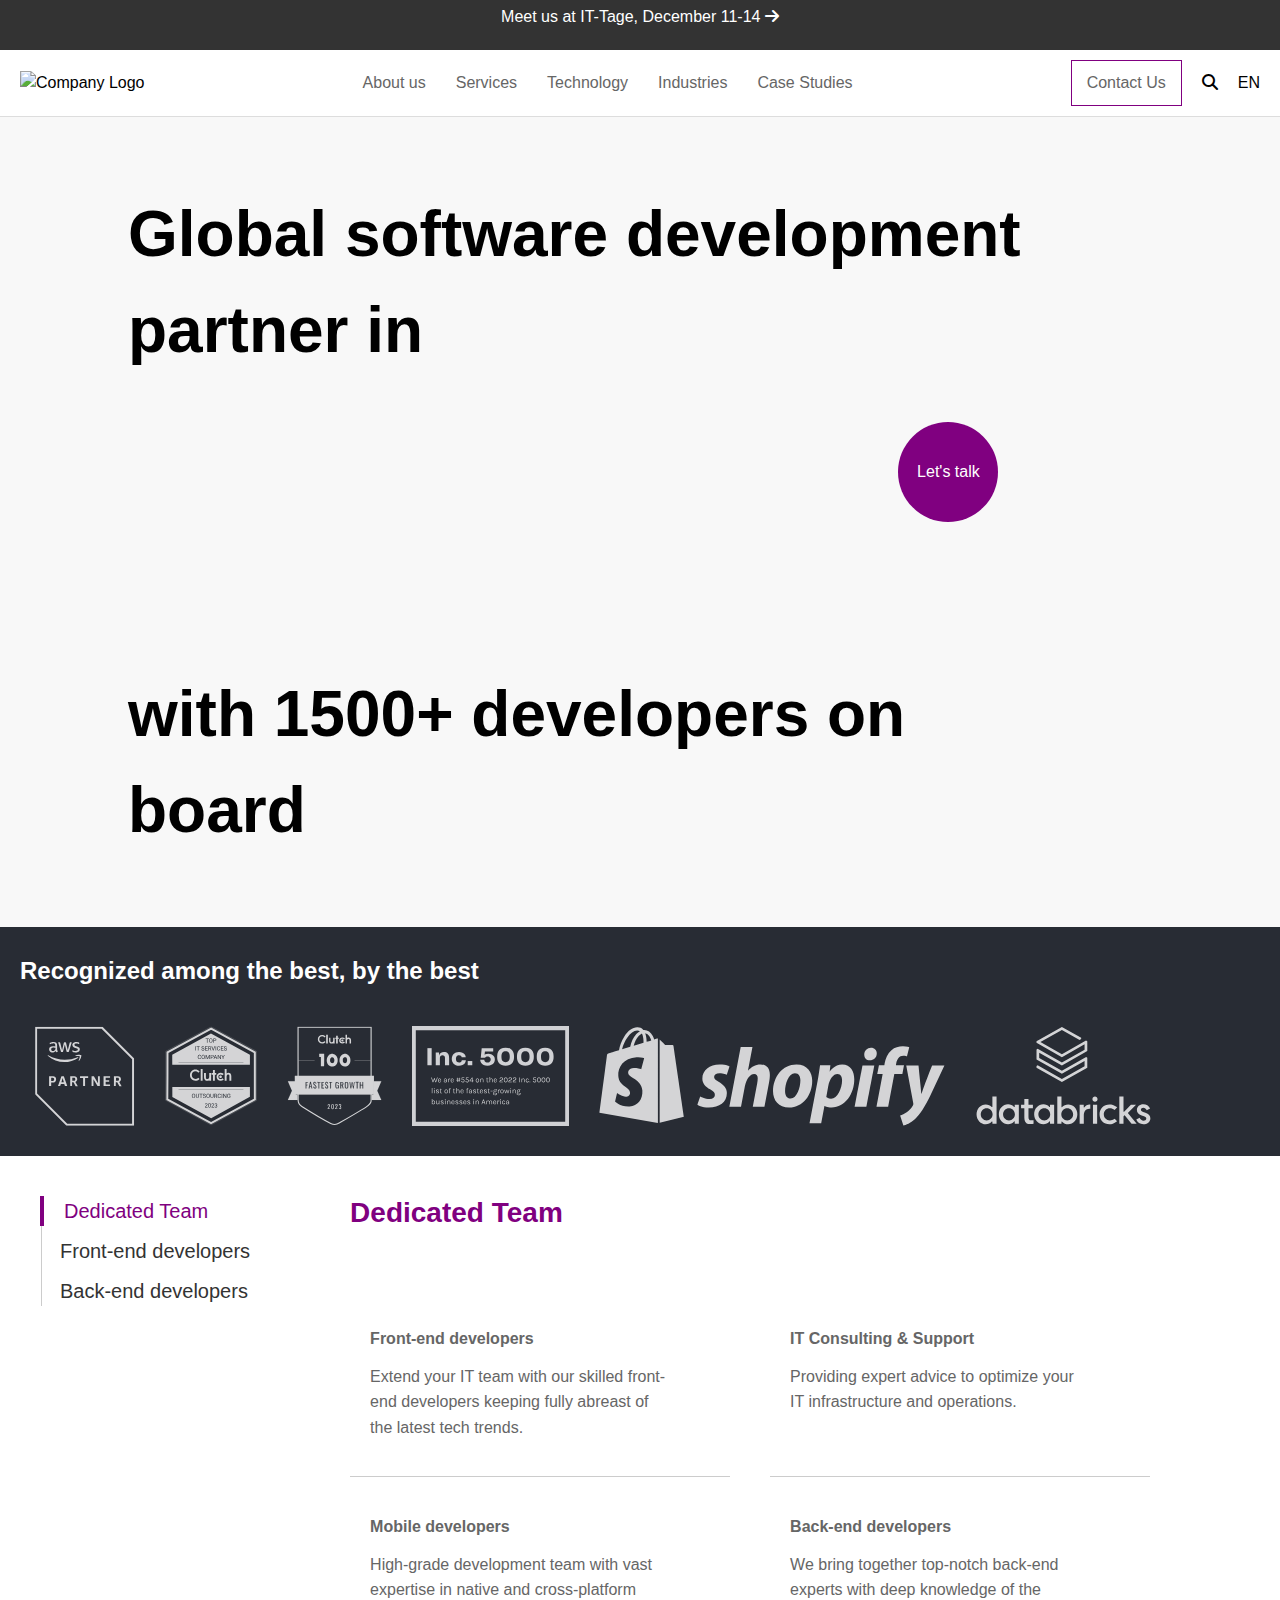
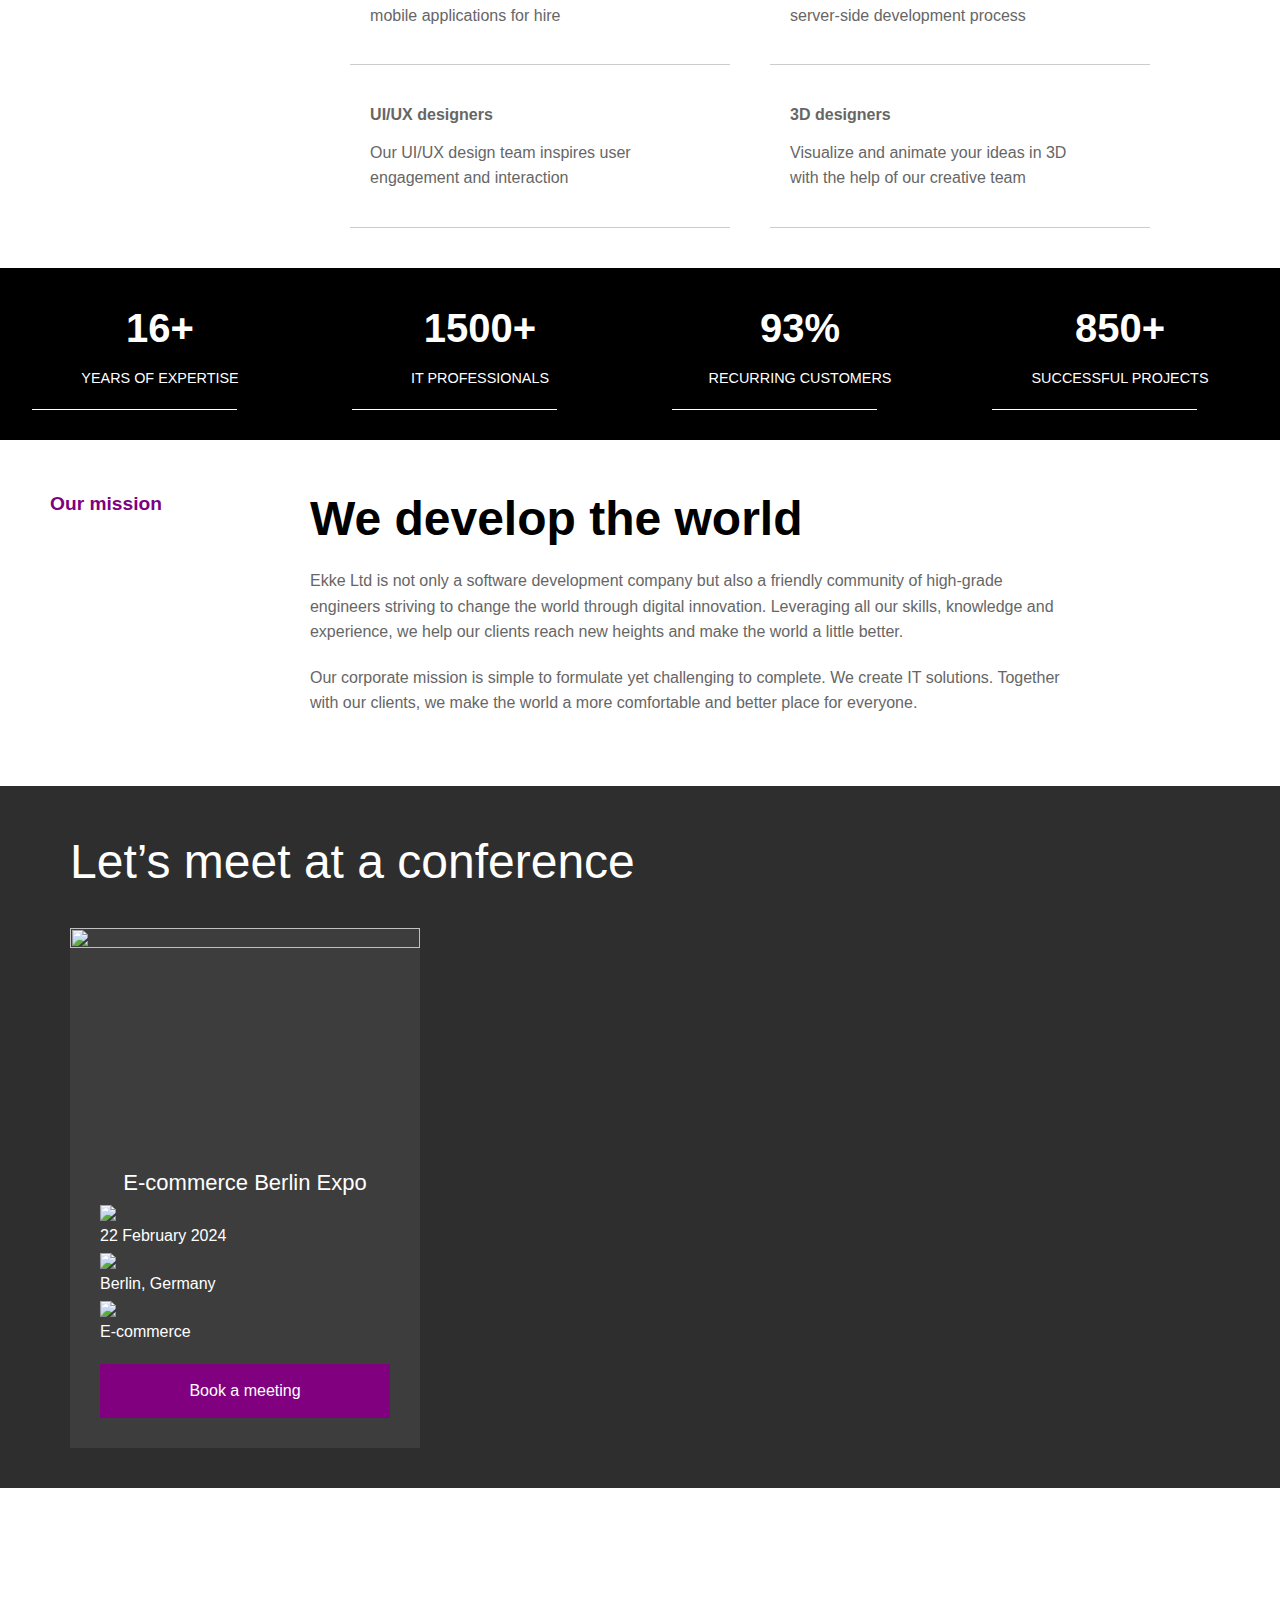
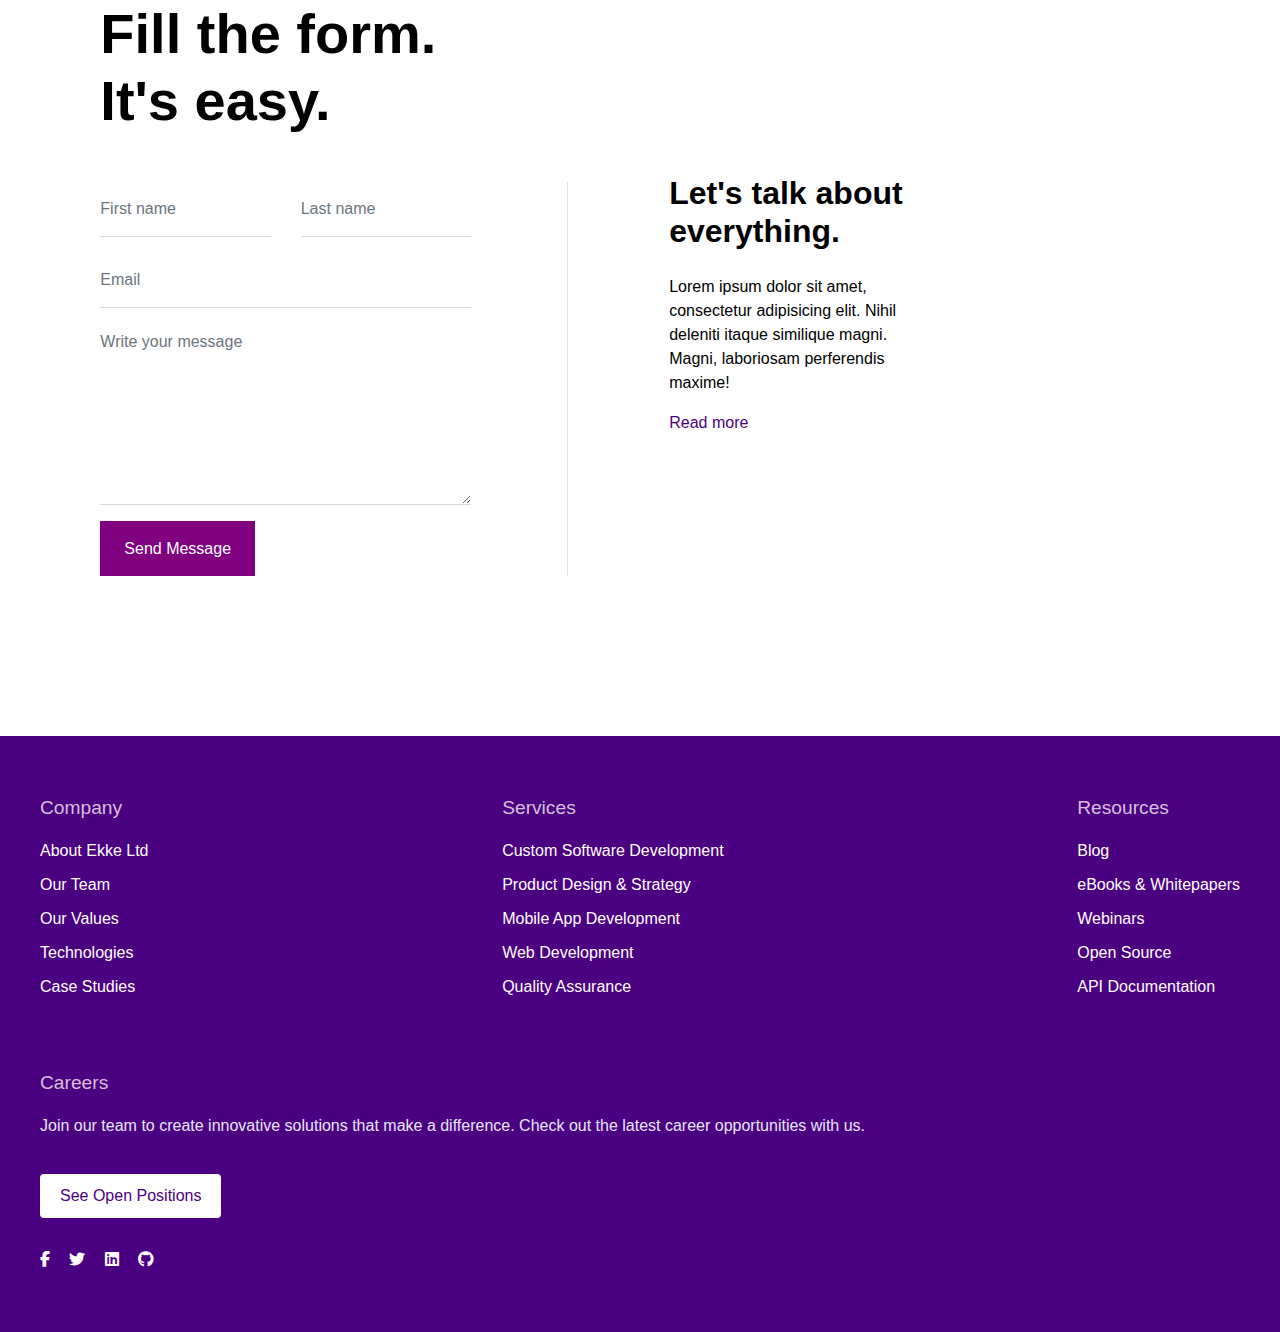
==== index.html @ 4dd585c5 "static" ====
<!DOCTYPE html>
<html lang="en">

<head>
  <meta charset="UTF-8">
  <meta name="viewport" content="width=device-width, initial-scale=1.0">
  <title>Document</title>
  <link rel="stylesheet" href="./static/css/bootstrap.min.css">
  <link rel="stylesheet" href="./static/css/styles.css">
  <link rel="stylesheet" href="./static/css/style.css">
  <link rel="stylesheet" href="https://cdnjs.cloudflare.com/ajax/libs/font-awesome/6.1.1/css/all.min.css">
</head>

<body>
  <!-- Top Navigation Bar -->
  <div class="top-nav">
        <p>Meet us at IT-Tage, December 11-14 <i class="fas fa-arrow-right"></i></p>
    </div>

  <!-- Main Header -->
  <header>
    <div class="header-container">
        <div class="logo">
            <img src="logo.png" alt="Company Logo">
        </div>
        <input type="checkbox" id="nav-toggle" class="nav-toggle">
        <label for="nav-toggle" class="hamburger">
            <div></div>
            <div></div>
        </label>
        <nav class="main-nav">
            <ul id="nav-menu">
                <li><a href="#about">About us</a></li>
                <li><a href="#services">Services</a></li>
                <li><a href="#technology">Technology</a></li>
                <li><a href="#industries">Industries</a></li>
                <li><a href="#studies">Case Studies</a></li>
            </ul>
        </nav>
        <div class="header-right">
            <a href="#contact" class="contact-btn">Contact Us</a>
            <div class="search-icon"><i class="fas fa-search"></i></div>
            <div class="language-picker">EN</div>
        </div>
    </div>
</header>

  <section class="full-height-section">
    <div class="content">
      <div class="text-section">
        <div class="gsd">
          Global software development
        </div>
        <div class="dynamic-text-container">
          partner in <span class="dynamic-text">
            <b>IT staff augmentation</b>
            <b>data analytics</b>
            <b>FinTech</b>
          </span>
        </div>
        <div class="db">
          with 1500+ developers on board
        </div>
      </div>
      <div class="circle-button-wrapper">
        <div class="ripple-effect"></div>
        <div class="ripple-effect ripple-effect-2"></div>
        <div class="ripple-effect ripple-effect-2 ripple-effect-3"></div>
        <a href="#contact" class="circle-button">Let's talk</a>
      </div>
    </div>
  </section>

  <!-- Sponsors Section -->
  <section class="sponsors-section">
    <h2 class="sponsors-title">Recognized among the best, by the best</h2>
    <div class="sponsors-container">
      <img src="./static/images/sponsors/Aws_partner_logo.svg" alt="Sponsor 1" class="sponsor">
      <img src="./static/images/sponsors/Clutch.svg" alt="Sponsor 2" class="sponsor">
      <img src="./static/images/sponsors/Clutch_100_Fastest_Growth_2023.svg" alt="Sponsor 2" class="sponsor">
      <img src="./static/images/sponsors/Inc. 5000 eng.svg" alt="Sponsor 2" class="sponsor">
      <img src="./static/images/sponsors/shop_awards.svg" alt="Sponsor 2" class="sponsor">
      <img src="./static/images/sponsors/TUV.svg" alt="Sponsor 2" class="sponsor">
    </div>
  </section>
  <!-- Services Section -->
  <section id="services" class="services-section">
    <div class="services-container">
      <div class="tabs-container">
        <div class="services-tabs">
          <div class="tab mb-10 active" onclick="showService('dedicated-team')">Dedicated Team</div>
          <div class="tab mb-10" onclick="showService('front-end')">Front-end developers</div>
          <div class="tab" onclick="showService('back-end')">Back-end developers</div>
        </div>
        <div class="vertical-line"></div>
      </div>
      <div class="service-content">
        <div id="dedicated-team" class="service-detail show">
          <h2 class="service-title">Dedicated Team</h2>
          <div class="service-description">
            <div class="service-column">
              <h3>Front-end developers</h3>
              <p>Extend your IT team with our skilled front-end developers keeping fully abreast of the
                latest tech trends.</p>
            </div>
            <div class="service-column">
              <h3>IT Consulting & Support</h3>
              <p>Providing expert advice to optimize your IT infrastructure and operations.</p>
            </div>
            <div class="service-column">
              <h3>Mobile developers</h3>
              <p>High-grade development team with vast expertise in native and cross-platform mobile
                applications for hire</p>
            </div>
            <div class="service-column">
              <h3>Back-end developers</h3>
              <p>We bring together top-notch back-end experts with deep knowledge of the server-side
                development process</p>
            </div>
            <div class="service-column">
              <h3>UI/UX designers</h3>
              <p>Our UI/UX design team inspires user engagement and interaction</p>
            </div>
            <div class="service-column">
              <h3>3D designers</h3>
              <p>Visualize and animate your ideas in 3D with the help of our creative team</p>
            </div>
          </div>
        </div>
      </div>
  </section>


  <!-- stat starts -->
  <div class="stats-section">
    <div class="stat">
      <div class="stat-number">16+</div>
      <div class="stat-label">years of expertise</div>
    </div>
    <div class="stat">
      <div class="stat-number">1500+</div>
      <div class="stat-label">IT professionals</div>
    </div>
    <div class="stat hide-line">
      <div class="stat-number">93%</div>
      <div class="stat-label">recurring customers</div>
    </div>
    <div class="stat hide-line">
      <div class="stat-number">850+</div>
      <div class="stat-label">successful projects</div>
    </div>
  </div>
  <!-- stat ends -->

  <!-- mission section starts -->
  <div class="mission-section-container">
    <div class="mission-section-header">
      <span class="mission-section-header-title">Our mission</span>
      <div class="mission-section-main">
        <h1 class="mission-section-main-title">We develop the world</h1>
        <div class="mission-section-text-content">
          <p class="mission-section-paragraph">Ekke Ltd is not only a software development company but also a friendly
            community of high-grade engineers striving to change the world through digital innovation. Leveraging all
            our skills, knowledge and experience, we help our clients reach new heights and make the world a little
            better.</p>
          <p class="mission-section-paragraph">Our corporate mission is simple to formulate yet challenging to complete.
            We create IT solutions. Together with our clients, we make the world a more comfortable and better place for
            everyone.</p>
        </div>
      </div>
    </div>
  </div>

  <!-- mission section ends -->

  <!-- event start -->


  <div class="event-main-container">
    <div class="conference-info-container">
      <div class="conference-title">Let’s meet at a conference</div>
      <div class="conference-details">
        <img loading="lazy"
          srcset="https://cdn.builder.io/api/v1/image/assets/TEMP/64ad576cb449c4910feffba34e52cbc00acaf95a69d9d800dbc860828ab8de01?apiKey=55cae0ca0f984b7ab4859cca2d970ba8&width=100 100w, https://cdn.builder.io/api/v1/image/assets/TEMP/64ad576cb449c4910feffba34e52cbc00acaf95a69d9d800dbc860828ab8de01?apiKey=55cae0ca0f984b7ab4859cca2d970ba8&width=200 200w, https://cdn.builder.io/api/v1/image/assets/TEMP/64ad576cb449c4910feffba34e52cbc00acaf95a69d9d800dbc860828ab8de01?apiKey=55cae0ca0f984b7ab4859cca2d970ba8&width=400 400w, https://cdn.builder.io/api/v1/image/assets/TEMP/64ad576cb449c4910feffba34e52cbc00acaf95a69d9d800dbc860828ab8de01?apiKey=55cae0ca0f984b7ab4859cca2d970ba8&width=800 800w, https://cdn.builder.io/api/v1/image/assets/TEMP/64ad576cb449c4910feffba34e52cbc00acaf95a69d9d800dbc860828ab8de01?apiKey=55cae0ca0f984b7ab4859cca2d970ba8&width=1200 1200w, https://cdn.builder.io/api/v1/image/assets/TEMP/64ad576cb449c4910feffba34e52cbc00acaf95a69d9d800dbc860828ab8de01?apiKey=55cae0ca0f984b7ab4859cca2d970ba8&width=1600 1600w, https://cdn.builder.io/api/v1/image/assets/TEMP/64ad576cb449c4910feffba34e52cbc00acaf95a69d9d800dbc860828ab8de01?apiKey=55cae0ca0f984b7ab4859cca2d970ba8&width=2000 2000w, https://cdn.builder.io/api/v1/image/assets/TEMP/64ad576cb449c4910feffba34e52cbc00acaf95a69d9d800dbc860828ab8de01?apiKey=55cae0ca0f984b7ab4859cca2d970ba8&"
          class="conference-banner-image" />
        <div class="event-details">
          <div class="event-name">
            E-commerce Berlin Expo
            <br />

          </div>
          <div class="event-date-container">
            <img loading="lazy"
              src="https://cdn.builder.io/api/v1/image/assets/TEMP/4599f3468663e922716629503c70f1575e5ea7e8bd69756460eb2e1d8ca83e1d?apiKey=55cae0ca0f984b7ab4859cca2d970ba8&"
              class="date-icon" />
            <div class="event-date">22 February 2024</div>
          </div>
          <div class="event-location-container">
            <img loading="lazy"
              src="https://cdn.builder.io/api/v1/image/assets/TEMP/03a9dcfba7d78de69b94471eca2ffbecfd50ccb4440010b786473557f1dc664c?apiKey=55cae0ca0f984b7ab4859cca2d970ba8&"
              class="location-icon" />
            <div class="event-location">Berlin, Germany</div>
          </div>
          <div class="event-theme-container">
            <img loading="lazy"
              src="https://cdn.builder.io/api/v1/image/assets/TEMP/22df826cd5d81428761623f85d4e9be5eda65006ae449d0366a5387e93413624?apiKey=55cae0ca0f984b7ab4859cca2d970ba8&"
              class="theme-icon" />
            <div class="event-theme">E-commerce</div>
          </div>
          <div class="meeting-cta">Book a meeting</div>
        </div>
      </div>
    </div>
  </div>

  <!-- event ends -->
  <!-- contact us starts -->


  <div class="content">

    <div class="container">


      <div class="row justify-content-center">
        <div class="col-md-10">

          <div class="row align-items-center">
            <div class="col-lg-7 mb-5 mb-lg-0">

              <h2 class="mb-5">Fill the form. <br> It's easy.</h2>

              <form class="border-right pr-5 mb-5" method="post" id="contactForm" name="contactForm">
                <div class="row">
                  <div class="col-md-6 form-group">
                    <input type="text" class="form-control" name="fname" id="fname" placeholder="First name">
                  </div>
                  <div class="col-md-6 form-group">
                    <input type="text" class="form-control" name="lname" id="lname" placeholder="Last name">
                  </div>
                </div>
                <div class="row">
                  <div class="col-md-12 form-group">
                    <input type="text" class="form-control" name="email" id="email" placeholder="Email">
                  </div>
                </div>

                <div class="row">
                  <div class="col-md-12 form-group">
                    <textarea class="form-control" name="message" id="message" cols="30" rows="7"
                      placeholder="Write your message"></textarea>
                  </div>
                </div>
                <div class="row">
                  <div class="col-md-12">
                    <input type="submit" value="Send Message" class="btn btn-primary rounded-0 py-2 px-4">
                    <span class="submitting"></span>
                  </div>
                </div>
              </form>

              <div id="form-message-warning mt-4"></div>
              <div id="form-message-success">
                Your message was sent, thank you!
              </div>

            </div>
            <div class="col-lg-4 ml-auto">
              <h3 class="mb-4">Let's talk about everything.</h3>
              <p>Lorem ipsum dolor sit amet, consectetur adipisicing elit. Nihil deleniti itaque similique magni. Magni,
                laboriosam perferendis maxime!</p>
              <p><a class="read-more" href="#">Read more</a></p>
            </div>
          </div>
        </div>
      </div>
    </div>
  </div>

  <!-- contact is ends -->

  <section class="software-footer-section">
    <div class="software-footer-row">
      <div class="software-footer-column">
        <h4>Company</h4>
        <ul class="software-footer-links-list">
          <li><a href="#">About Ekke Ltd</a></li>
          <li><a href="#">Our Team</a></li>
          <li><a href="#">Our Values</a></li>
          <li><a href="#">Technologies</a></li>
          <li><a href="#">Case Studies</a></li>
        </ul>
      </div>
      <div class="software-footer-column">
        <h4>Services</h4>
        <ul class="software-footer-links-list">
          <li><a href="#">Custom Software Development</a></li>
          <li><a href="#">Product Design & Strategy</a></li>
          <li><a href="#">Mobile App Development</a></li>
          <li><a href="#">Web Development</a></li>
          <li><a href="#">Quality Assurance</a></li>
        </ul>
      </div>
      <div class="software-footer-column">
        <h4>Resources</h4>
        <ul class="software-footer-links-list">
          <li><a href="#">Blog</a></li>
          <li><a href="#">eBooks & Whitepapers</a></li>
          <li><a href="#">Webinars</a></li>
          <li><a href="#">Open Source</a></li>
          <li><a href="#">API Documentation</a></li>
        </ul>
      </div>
      <div class="software-footer-column">
        <h4>Careers</h4>
        <p>
          Join our team to create innovative solutions that make a difference. Check out the latest career opportunities
          with us.
        </p>
        <a href="#" class="career-button">See Open Positions</a>
        <div class="software-footer-social-icons">
          <a href="#" aria-label="Facebook"><i class="fa-brands fa-facebook-f"></i></a>
          <a href="#" aria-label="Twitter"><i class="fa-brands fa-twitter"></i></a>
          <a href="#" aria-label="LinkedIn"><i class="fa-brands fa-linkedin"></i></a>
          <a href="#" aria-label="GitHub"><i class="fa-brands fa-github"></i></a>
        </div>
      </div>
    </div>
  </section>


  <script src="./static/js/jquery-3.3.1.min.js"></script>
  <script src="./static/js/popper.min.js"></script>
  <script src="./static/js/bootstrap.min.js"></script>
  <script src="./static/js/jquery.validate.min.js"></script>
  <script src="./static/js/main.js"></script>
  <script src="./static/js/script.js"></script>
</body>

</html>
---- static/css/styles.css ----
*{
    box-sizing: border-box;
    margin: 0;
    padding: 0;
}
body {
    font-family: Arial, sans-serif;
    font-size: 16px;
}

.btn-primary{
  background-color: purple;
  color: white;
  border: none;
}

.read-more{
  color: #4B0082;
}

/* header start */
/* General Header Styles */
.top-nav {
    background-color: #333;
    color: white;
    text-align: center;
    padding: 5px 0;
}

/* General Header Styles */
.header-container {
    display: flex;
    justify-content: space-between;
    align-items: center;
    padding: 10px 20px;
    background-color: white;
    border-bottom: 1px solid #ddd;
}

.logo img {
    height: 60px;
}

.main-nav ul {
    list-style: none;
    padding: 0;
    margin: 0;
    display: flex;
    align-items: center;
}

.main-nav ul li {
    margin: 0 15px;
}

.main-nav ul li a {
    color: #666;
    text-decoration: none;
    transition: color 0.3s ease;
}

.main-nav ul li a:hover {
    color: #333;
}

.contact-btn {
    border: 1px solid purple;
    padding: 10px 15px;
    text-decoration: none;
    color: #666;
    transition: all 0.3s ease;
}

.contact-btn:hover {
    border-color: #333;
    color: #333;
}

.header-right {
    display: flex;
    align-items: center;
}

.search-icon,
.language-picker {
    margin-left: 20px;
    cursor: pointer;
}

/* ... (rest of the CSS) ... */

/* Hide the checkbox */
.nav-toggle {
    display: none;
  }
  
  /* Hamburger Icon */
  .hamburger {
    display: none; /* Hidden by default */
    cursor: pointer;
    background: none;
    border: none;
    position: relative;
    z-index: 1000;
    padding: 10px;
  }
  
  .hamburger div {
    background-color: #333;
    width: 30px;
    height: 3px;
    margin: 6px 0;
    transition: all 0.3s ease-in-out;
  }
  
  /* Show hamburger and toggle nav in mobile view */
  @media screen and (max-width: 991px) {
    .hamburger {
      display: block;
    }
  
    /* When nav-toggle is checked, transform hamburger into 'X' and show nav */
    .nav-toggle:checked + .hamburger div {
      transform: translateX(-50px);
      background: transparent;
    }
  
    .nav-toggle:checked + .hamburger div:before {
      transform: rotate(45deg) translate(35px, -35px);
    }
  
    .nav-toggle:checked + .hamburger div:after {
      transform: rotate(-135deg) translate(35px, 35px);
    }
  
    /* Show main-nav when nav-toggle is checked */
    .nav-toggle:checked + .hamburger + .main-nav {
      display: flex;
    }
  
    .main-nav {
      display: none;
      position: absolute;
      top: 18%;
      left: 0;
      right: 0;
      bottom: 0;
      flex-direction: column;
      align-items: flex-start;
      background-color: #fff;
      text-align: left;
      padding-top: 20px;
      z-index: 100;
    }
  
    .main-nav ul {
      flex-direction: column;
    }
  
    .main-nav ul li {
      text-align: center;
      padding: 10px 0;
    }
  
    .main-nav ul li a {
      color: #333!important;
      padding: 10px 20px;
      display: block;
    }
  
    .header-right {
      display: none; /* Hide right header section on mobile */
    }
  }
    
  
  
  
  
  
  
  
  .full-height-section {
    display: flex;
    height: 90vh;
    background-color: #f8f8f8;
    justify-content: center;
    align-items: center;
}

.content {
    width: 80%;
    max-width: 1200px;
    display: flex;
    justify-content: space-around;
    align-items: center;
    padding: 0 30px;
}

.text-section {
    font-size: 4em;
    color: black;
    font-weight: bold;
    margin: 5px 0;
}

.dynamic-text {
    overflow: hidden;
    color: purple;
}

.dynamic-text b {
    display: block;
    opacity: 0;
    animation: slide-down 1s ease forwards;
    transform: translateY(-100%);
}

.dynamic-text .is-visible {
    opacity: 1;
    transform: translateY(0%);
}


.circle-button-wrapper {
  position: relative; /* Ensures child absolute elements are positioned relative to this */
  display: flex;
  justify-content: center;
  align-items: center;
  right: 15%;
  top: 50%;
  transform: translateY(-50%);
  z-index: 2; /* Higher z-index to ensure visibility */
}

.circle-button {
  position: relative;
  z-index: 3; /* Ensure the button is above the ripple effect */
  background-color: purple;
  color: white;
  border-radius: 50%;
  padding: 10px;
  text-decoration: none;
  width: 100px;
  height: 100px;
  line-height: 100px;
  display: flex;
  justify-content: center;
  align-items: center;
  top: 0;
}

.ripple-effect,
.ripple-effect-2,
.ripple-effect-3 {
  position: absolute;
  max-width: 300px; /* Adjust size if needed */
  height: 300px; /* Adjust size if needed */
  background-color: rgba(255, 255, 255, 0.7);
  border-radius: 50%;
  animation: ripple 4s infinite ease-out;
  /* bottom: -50%;
  left: -50%; */
  transform: scale(0);
  z-index: 1; /* Lower than the button */
}

.ripple-effect-2 {
    animation-delay: 2s;
    background-color: rgba(255, 255, 255, 0.6);
}

.ripple-effect-3 {
    animation-delay: 1s;
    background-color: rgba(255, 255, 255, 0.7);
}

@media screen and (max-width: 768px) {
    .full-height-section {
        flex-direction: column;
        text-align: center;
    }

    .text-section {
        font-size: 2em; /* Adjust font size for smaller screens */
    }

    .content {
        flex-direction: column; /* Stack elements vertically */
    }

    .circle-button-wrapper {
        position: static;
        transform: translateY(0);
        margin-top: 20px;
    }

    .ripple-effect,
    .ripple-effect-2,
    .ripple-effect-3{
      width: 90%;
    }
}

@keyframes ripple {
  0% {
      transform: scale(0);
      opacity: 1;
  }
  50% {
      transform: scale(1);
      opacity: 0.4;
  }
  100% {
      transform: scale(1.5);
      opacity: 0;
  }
}






.sponsors-section {
    padding: 20px;
    background-color: #282c34; /* Updated to a deeper, more elegant dark shade */
    color: white; /* Ensuring all text in this section is white */
    overflow: hidden; /* Hide the overflow */
    white-space: nowrap; /* Ensures inline layout of images */
}

.sponsors-title {
    color: white; /* Explicitly setting the title color to white */
    font-size: 1.5rem; /* Increasing the font size for better visibility */
    margin-bottom: 30px; /* Adding more space between title and logos */
    margin-top: 10px;
}

.sponsor {
    height: 100px; /* Uniform height for all logos */
    margin: 10px 15px; /* Adjust spacing between logos */
    vertical-align: middle; /* Align images vertically */
    opacity: 0.8; /* Slightly toned down opacity for a sleek look */
    transition: opacity 0.3s ease; /* Smooth transition for hover effect */
}

.sponsor:hover {
    opacity: 1; /* Full opacity on hover */
}

@keyframes scroll {
    0% {
        transform: translateX(100%);
    }
    100% {
        transform: translateX(-100%);
    }
}

.sponsors-container {
    display: flex; /* Use flexbox for layout */
    animation: scroll 30s linear infinite; /* Adjust time as needed */
}


/* Services Section Styling */
.services-section {
  font-family: 'Arial', sans-serif;
  color: #333;
  background-color: #fff;
  padding: 40px;
  display: flex;
  flex-direction: row; /* Default direction for larger screens */
}

.services-container {
  display: flex;
  width: 100%;
  flex-direction: row; /* Default direction for larger screens */
}

.tabs-container {
  position: relative;
  height: fit-content;
}

.services-tabs {
  position: relative;
  z-index: 2; /* Ensures the tab text appears above the vertical line */
}

.vertical-line {
  position: absolute;
  left: 1px; /* Align with the padding of the tabs */
  top: 0;
  bottom: 0;
  width: 1px;
  background-color: #ccc; /* Thin gray vertical line */
  z-index: 1;
}

.tab {
  cursor: pointer;
  font-size: 20px;
  padding-left: 20px;
  position: relative; /* Needed to raise the tab above the pseudo-element */
  z-index: 2; /* Ensures the tab text appears above the vertical line */
}

.mb-10 {
  margin-bottom: 10px;
}

.tab.active {
  color: purple; /* A red-like color for active tab */
  border-left: 4px solid purple; /* A red-like border for active tab */
  z-index: 3; /* Ensures the active tab border appears above the vertical line */
}

.service-content {
  flex-basis: 75%;
  padding-left: 100px;
}

.service-detail {
  display: none;
}

.service-detail.show {
  display: block;
}

.service-title {
  font-size: 28px;
  color: purple; /* A red-like color for the main title */
  margin-bottom: 100px;
}

.service-description {
  display: flex;
  flex-wrap: wrap;
  gap: 20px; /* This adds space between the columns */
  margin-bottom: -20px; /* Negate the bottom margin of the last row */
}

.service-column {
  flex: 1 1 calc(50% - 20px); /* Sets a basis of 50%, accounting for the gap */
  padding-bottom: 20px; /* Space at the bottom inside the column */
  margin-bottom: 20px; /* Space at the bottom outside the column */
  border-bottom: 1px solid #ccc; /* Thin gray border */
  padding-inline: 20px 60px;
}

/* Ensure the last service-column in any row doesn't have a right margin */
.service-description .service-column:nth-child(odd) {
  margin-right: 20px;
}

.service-column h3 {
  font-size: 16px;
  color: #666;
  margin-bottom: 15px;
}

.service-column p {
  color: #666; /* A gray-like color for text */
  line-height: 1.6;
}

/* Adjustments for responsive behavior */
@media screen and (max-width: 768px) {
  .services-section, .services-container {
      flex-direction: column; /* Stack elements vertically on smaller screens */
  }

  .service-content {
      flex-basis: auto; /* Adjust basis for mobile view */
      padding-left: 0; /* Remove left padding for mobile view */
      padding-top: 20px; /* Add some space above the content area */
  }

  .service-column {
      flex-basis: 100%; /* Full width on smaller screens */
      margin-right: 0; /* Remove right margin on smaller screens */
  }

  .vertical-line {
      display: none; /* Hide the vertical line on smaller screens */
  }

  .tab {
      font-size: 16px; /* Adjust font size for tabs on smaller screens */
  }
}


/* Add responsiveness if necessary */
@media screen and (max-width: 768px) {
    .service-description {
        flex-direction: column;
    }

    .service-column {
        flex-basis: 100%;
        margin-bottom: 20px;
    }
    .service-description .service-column:nth-child(even) {
        border-bottom: none;
    }
}
/* Technology Section Styling */
.technology-section {
    font-family: 'Arial', sans-serif;
    color: #333;
    background-color: #f5f5f5;
    padding: 40px;
}

.technology-title {
    font-size: 36px;
    margin-bottom: 20px;
}

.technology-content {
    display: flex;
}

.content-switcher {
    flex-basis: 30%;
}

.switcher-item {
    cursor: pointer;
    font-size: 18px;
    padding: 10px;
    margin-bottom: 10px;
    border: 2px solid #ccc;
    border-radius: 5px;
}

.switcher-item.active {
    background-color: purple;
    color: #fff;
    border-color: purple;
}

.item-details {
    flex-basis: 70%;
    padding-left: 20px;
}

.item-title {
    font-size: 28px;
    margin-bottom: 15px;
}

.item-content {
    display: flex;
}

.icon-column {
    flex-basis: 20%;
}

.item-icon {
    /* Styles for SVG icon */
    width: 40px;
    height: 40px;
    fill: purple; /* Example fill color for icon */
}

.text-column {
    flex-basis: 80%;
    padding-left: 20px;
}

.item-text {
    font-size: 16px;
    margin-bottom: 15px;
}

.item-button {
    padding: 10px 20px;
    background-color: purple;
    color: #fff;
    border: none;
    border-radius: 5px;
    cursor: pointer;
    font-size: 16px;
}

/* Responsive adjustments if necessary */
@media screen and (max-width: 768px) {
    .technology-content {
        flex-direction: column;
    }

    .content-switcher,
    .item-details {
        flex-basis: 100%;
    }
}


/* mission starts */
.mission-section-container {
    background: url('path-to-background-wave-image.svg') no-repeat center center fixed;
    background-size: cover;
    padding: 50px 50px;
  }
  
  .mission-section-header {
    display: flex;
    flex-direction: row;
    align-items: flex-start;
    max-width: 100%;
    margin: auto;
  }
  
  .mission-section-header-title {
    color: purple;
    font-size: 1.2rem; /* Adjusted to be smaller */
    margin-right: 20px; /* Space between the title and main content */
    white-space: nowrap; /* Prevents the title from wrapping */
    font-weight: 900;
  }
  
  .mission-section-main {
    flex-grow: 1; /* Allows main content to fill the rest of the header */
    text-align: left;
    margin-left: 8rem;
  }
  
  .mission-section-main-title {
    color: #000;
    font-size: 3rem;
    font-weight: bold;
    margin-bottom: 20px;
  }
  
  .mission-section-text-content {
    max-width: 750px;
  }
  
  .mission-section-paragraph {
    color: #666;
    font-size: 1rem;
    line-height: 1.6;
    margin-bottom: 20px;
  }
  
  /* Responsive styles for mobile */
  @media (max-width: 768px) {
    .mission-section-header {
      flex-direction: column;
      align-items: flex-start;
    }

    .mission-section-main{
      margin: 0;
    }
  
    .mission-section-header-title {
      margin-bottom: 10px;
      margin-right: 0;
    }
  
    .mission-section-main-title {
      font-size: 2rem; /* Adjust for mobile */
    }
  
    .mission-section-paragraph {
      font-size: 0.9rem;
    }
  }
    
/* stat starts */

.stats-section {
    background-color: #000;
    color: #fff;
    text-align: center;
    padding: 20px 0;
    display: flex;
    justify-content: space-around;
    flex-wrap: wrap;
  }
  
  .stat {
    margin: 10px;
    flex-basis: 100%; /* On mobile, take full width */
  }
  
  .stat-number {
    font-size: 2.5em;
    font-weight: bold;
    margin-bottom: 10px;
  }
  
  .stat-label {
    text-transform: uppercase;
    font-size: 0.9em;
  }
  
  /* Media query for desktop screens */
  @media (min-width: 1024px) {
    .stat {
      flex-basis: 20%; /* Adjust if necessary */
    }
  }
  
  /* Media query for mobile screens to create a two-column layout */
  @media (max-width: 1023px) {
    .stats-section {
      flex-direction: row;
      flex-wrap: wrap;
    }
    .stat {
      flex-basis: calc(50% - 20px); /* Subtracting margin */
      margin: 10px;
    }
    .stat-number {
      font-size: 2em; /* Adjust if necessary for mobile */
    }
  }
  
  /* Horizontal lines for mobile view */
  .stat::after {
    content: '';
    display: block;
    height: 1px;
    background-color: #fff;
    margin-top: 20px;
    width: 80%;
  }
  
  /* Ensure that the horizontal line is not added to the last element in mobile view */
  @media (max-width: 1023px) {
    .hide-line::after {
      display: none;
    }
  }
  

/* stat end */



/* event start */

.event-main-container {
    justify-content: center;
    align-items: flex-start; /* Align to the start on large screens */
    background-color: #2e2e2e;
    display: flex;
    flex-direction: column;
    padding: 20px; /* Reduced padding */
  }
  
  @media (max-width: 1200px) {
    .event-main-container {
      padding: 20px;
    }
  }
  
  @media (max-width: 991px) {
    .event-main-container {
      padding: 10px; /* Even smaller padding for smaller screens */
      align-items: center; /* Center align items on smaller screens */
    }
  }
  
  .conference-info-container {
    display: flex;
    width: 100%; /* Reduced width */
    max-width: 90%;
    flex-direction: column;
    margin: 20px 50px; /* Reduced margin */
  }
  
  @media (max-width: 991px) {
    .conference-info-container {
      width: 80%; /* Adjust width to be responsive */
      margin: 20px 5px!important; /* Reduced margin */

    }
  }
  
  .conference-title {
    color: #fff;
    font: 400 48px/150% Sora, sans-serif; /* Reduced font size */
  }
  
  @media (max-width: 991px) {
    .conference-title {
      font-size: 36px; /* Smaller font size for smaller screens */
    }
  }
  
  @media (max-width: 768px) {
    .conference-title {
      font-size: 28px; /* Even smaller font size for mobile */
    }
  }
  
  .conference-details {
    background-color: #3d3d3d;
    display: flex;
    margin-top: 30px; /* Reduced margin */
    width: 350px;
    padding-bottom: 30px; /* Reduced padding */
    flex-direction: column;
  }
  
  @media (max-width: 991px) {
    .conference-details {
      margin-top: 20px; /* Smaller margin for smaller screens */
    }
  }
  
  @media (max-width: 691px) {
    .conference-details {
      margin-top: 20px; /* Smaller margin for smaller screens */
      width: 90%;
    }
  }
  .conference-banner-image {
    aspect-ratio: 1.69; /* Maintain aspect ratio */
    object-fit: cover; /* Cover fit for better aspect ratio handling */
    width: 100%;
  }
  
  .event-details {
    display: flex;
    flex-direction: column;
    padding: 0 30px; /* Reduced padding */
    margin-top: 30px; /* Reduced margin */
  }
  
  @media (max-width: 991px) {
    .event-details {
      padding: 0 15px; /* Smaller padding for smaller screens */
      margin-top: 20px; /* Smaller margin for smaller screens */
    }
  }
  
  .event-name {
    color: #fff;
    font: 400 22px/35px Sora, sans-serif; /* Reduced font size */
    text-align: center;
  }
  
  .date-icon,
  .location-icon,
  .theme-icon {
    width: 20px; /* Keep the icons small */
    justify-content: center;
    align-items: center;
  }
  
  .event-date,
  .event-location,
  .event-theme {
    color: #fff;
    align-self: start;
    font: 400 16px/150% Sora, sans-serif; /* Reduced font size */
    text-align: left;
  }
  
  .meeting-cta {
    color: #fff;
    background-color: purple;
    margin-top: 20px; /* Reduced margin */
    padding: 15px 25px; /* Adjusted padding */
    font: 400 16px/150% Karla, sans-serif; /* Reduced font size */
    text-align: center;
    cursor: pointer;
  }
  
  @media (max-width: 768px) {
    .event-details,
    .event-date-container,
    .event-location-container,
    .event-theme-container {
      align-items: center; /* Center align for mobile */
    }
  
    .date-icon,
    .location-icon,
    .theme-icon {
      margin-bottom: 10px; /* Added margin-bottom for stacked layout */
    }
  }
  

/* event ends */


/* footer start */

@import url('https://fonts.googleapis.com/css2?family=Open+Sans:wght@300;400;500;600;700&display=swap');

* {
  margin: 0;
  padding: 0;
  box-sizing: border-box;
  font-family: 'Open Sans', sans-serif;
}

.software-footer-section {
  background: #4B0082; /* Indigo (primary purple color) */
  color: #fff;
  padding: 60px 0;
  display: flex;
  flex-wrap: wrap;
  justify-content: space-around;
}

.software-footer-row {
  display: flex;
  flex-wrap: wrap;
  justify-content: space-between;
  gap: 3.5rem;
  max-width: 1200px;
  margin: auto;
}

.software-footer-column h4 {
  font-size: 1.2rem;
  margin-bottom: 20px;
  color: #D8BFD8; /* Thistle (lighter purple for headings) */
}

.software-footer-links-list {
  list-style-type: none;
}

.software-footer-links-list li a {
  color: white; /* Plum (secondary purple color) */
  text-decoration: none;
  display: block;
  margin-bottom: 10px;
}

.software-footer-links-list li a:hover {
  color: #FFFFFF; /* White color for hover state */
}

.software-footer-column p {
  margin-top: 20px;
  color: #E6E6FA; /* Lavender (tertiary purple color) */
}

.career-button {
  display: inline-block;
  background-color: #FFFFFF; /* White background for contrast */
  color: #4B0082; /* Indigo text color */
  text-decoration: none;
  padding: 10px 20px;
  margin-top: 20px;
  border-radius: 4px;
  transition: background-color 0.3s ease;
}

.career-button:hover {
  background-color: #D8BFD8; /* Thistle background color on hover */
}

.software-footer-social-icons {
  margin-top: 30px;
}

.software-footer-social-icons a {
  color: white; /* Plum color for icons */
  margin-right: 15px;
  transition: color 0.3s ease;
}

.software-footer-social-icons a:hover {
  color: #FFFFFF; /* White color for hover state */
}

@media (max-width: 768px) {
  .software-footer-section {
    padding: 40px 20px;
  }

  .software-footer-row {
    flex-direction: column;
    gap: 1rem;
  }

  .software-footer-column {
    width: 100%;
    margin-bottom: 20px;
  }

  .software-footer-social-icons a {
    margin-right: 10px;
  }
}

/* footer ends */
---- static/css/style.css ----
body {
  font-family: "Roboto", -apple-system, BlinkMacSystemFont, "Segoe UI", Roboto, "Helvetica Neue", Arial, "Noto Sans", sans-serif, "Apple Color Emoji", "Segoe UI Emoji", "Segoe UI Symbol", "Noto Color Emoji";
  background-color: #fff;
  color: #000; }

h1, h2, h3, h4, h5, h6,
.h1, .h2, .h3, .h4, .h5, .h6 {
  font-family: "Poppins", sans-serif; }

a {
  -webkit-transition: .3s all ease;
  -o-transition: .3s all ease;
  transition: .3s all ease; }
  a, a:hover {
    text-decoration: none !important; }

.content {
  padding: 7rem 0; }

h2 {
  font-size: 3.5rem;
  font-weight: 700; }

h3 {
  font-size: 2rem;
  font-weight: 700; }

.form-control {
  border: none;
  border-bottom: 1px solid #d9d9d9;
  padding-left: 0;
  padding-right: 0;
  border-radius: 0; }
  .form-control:active, .form-control:focus {
    outline: none;
    -webkit-box-shadow: none;
    box-shadow: none;
    border-color: #000; }

.btn, .form-control {
  height: 55px; }

form.border-right {
  padding-right: 6rem !important; }
  @media (max-width: 991.98px) {
    form.border-right {
      padding-right: 0 !important;
      border-right: none !important; } }

label.error {
  font-size: 12px;
  color: purple; }

#message {
  resize: vertical; }

#form-message-warning, #form-message-success {
  display: none; }

#form-message-warning {
  color: purple; }

#form-message-success {
  color: #55A44E;
  font-size: 18px;
  font-weight: bold; }

.submitting {
  float: left;
  width: 100%;
  padding: 10px 0;
  display: none;
  font-weight: bold;
  font-size: 12px;
  color: #000; }
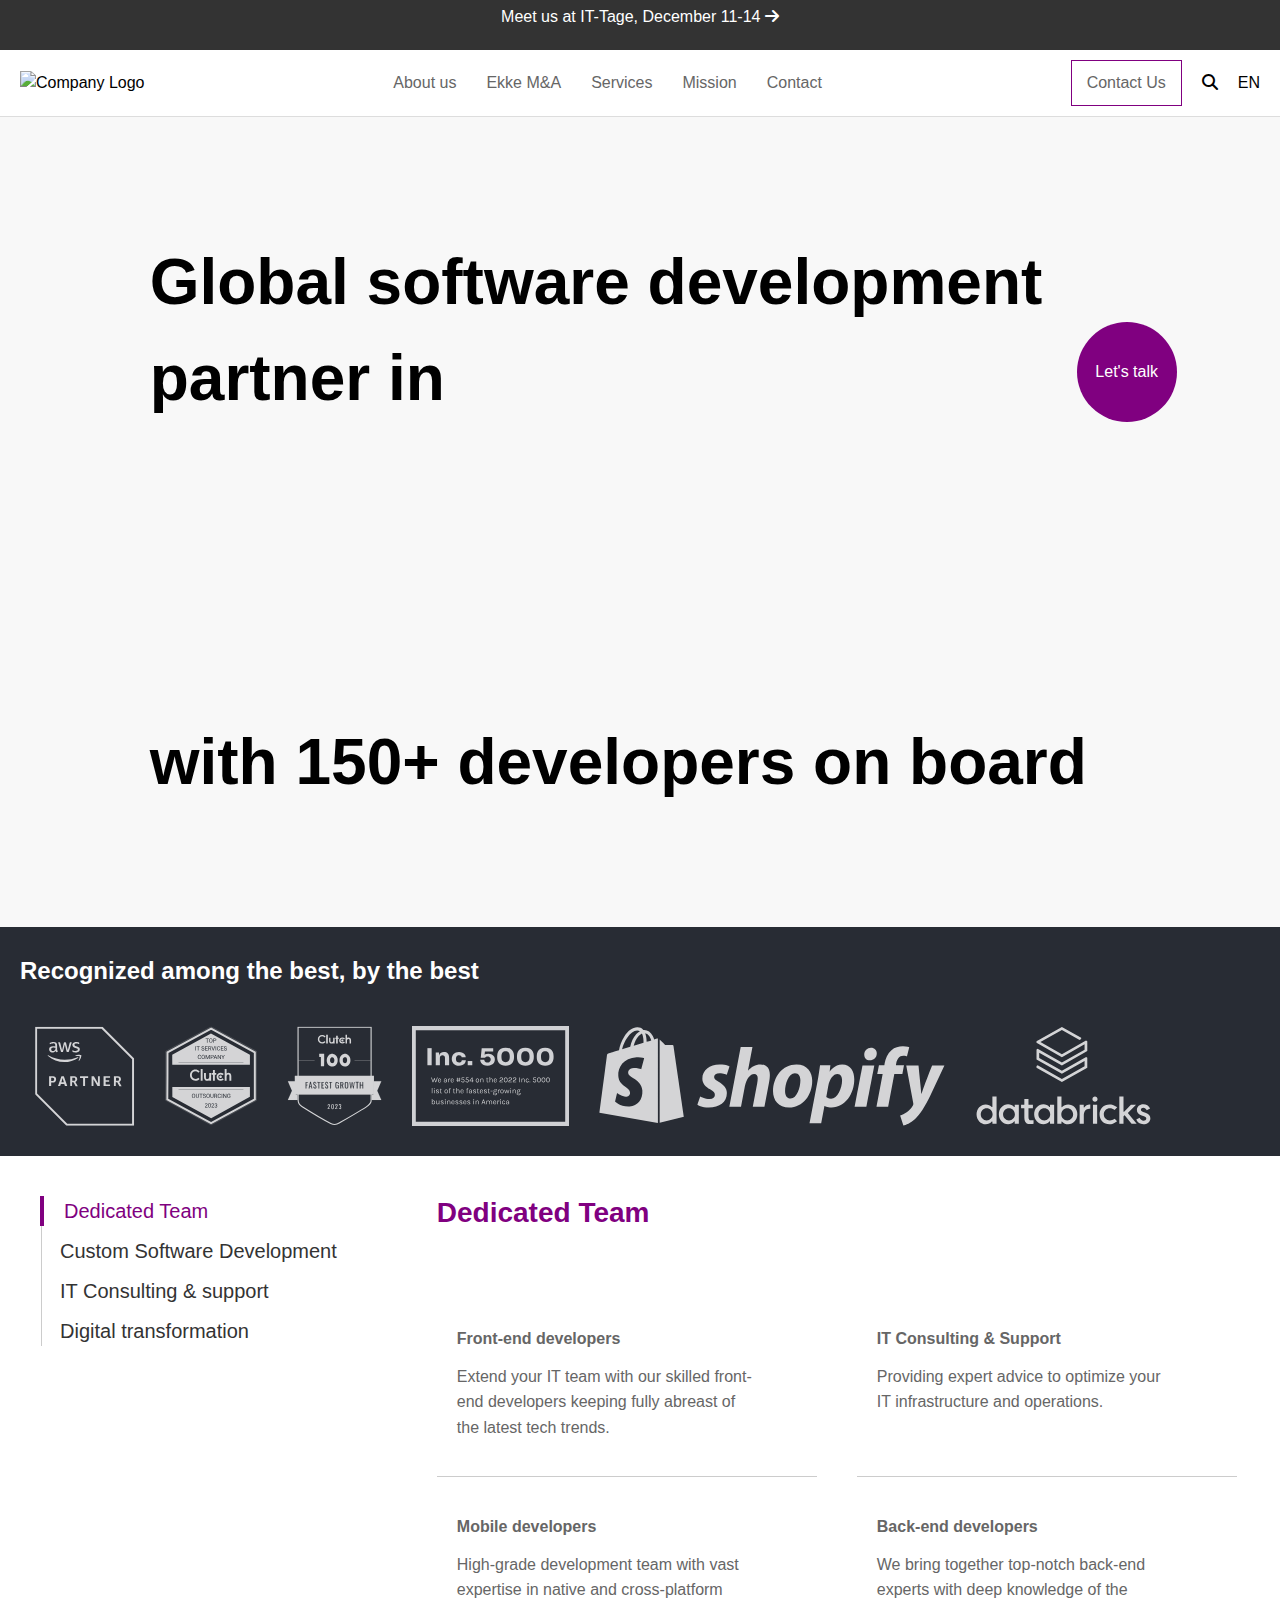
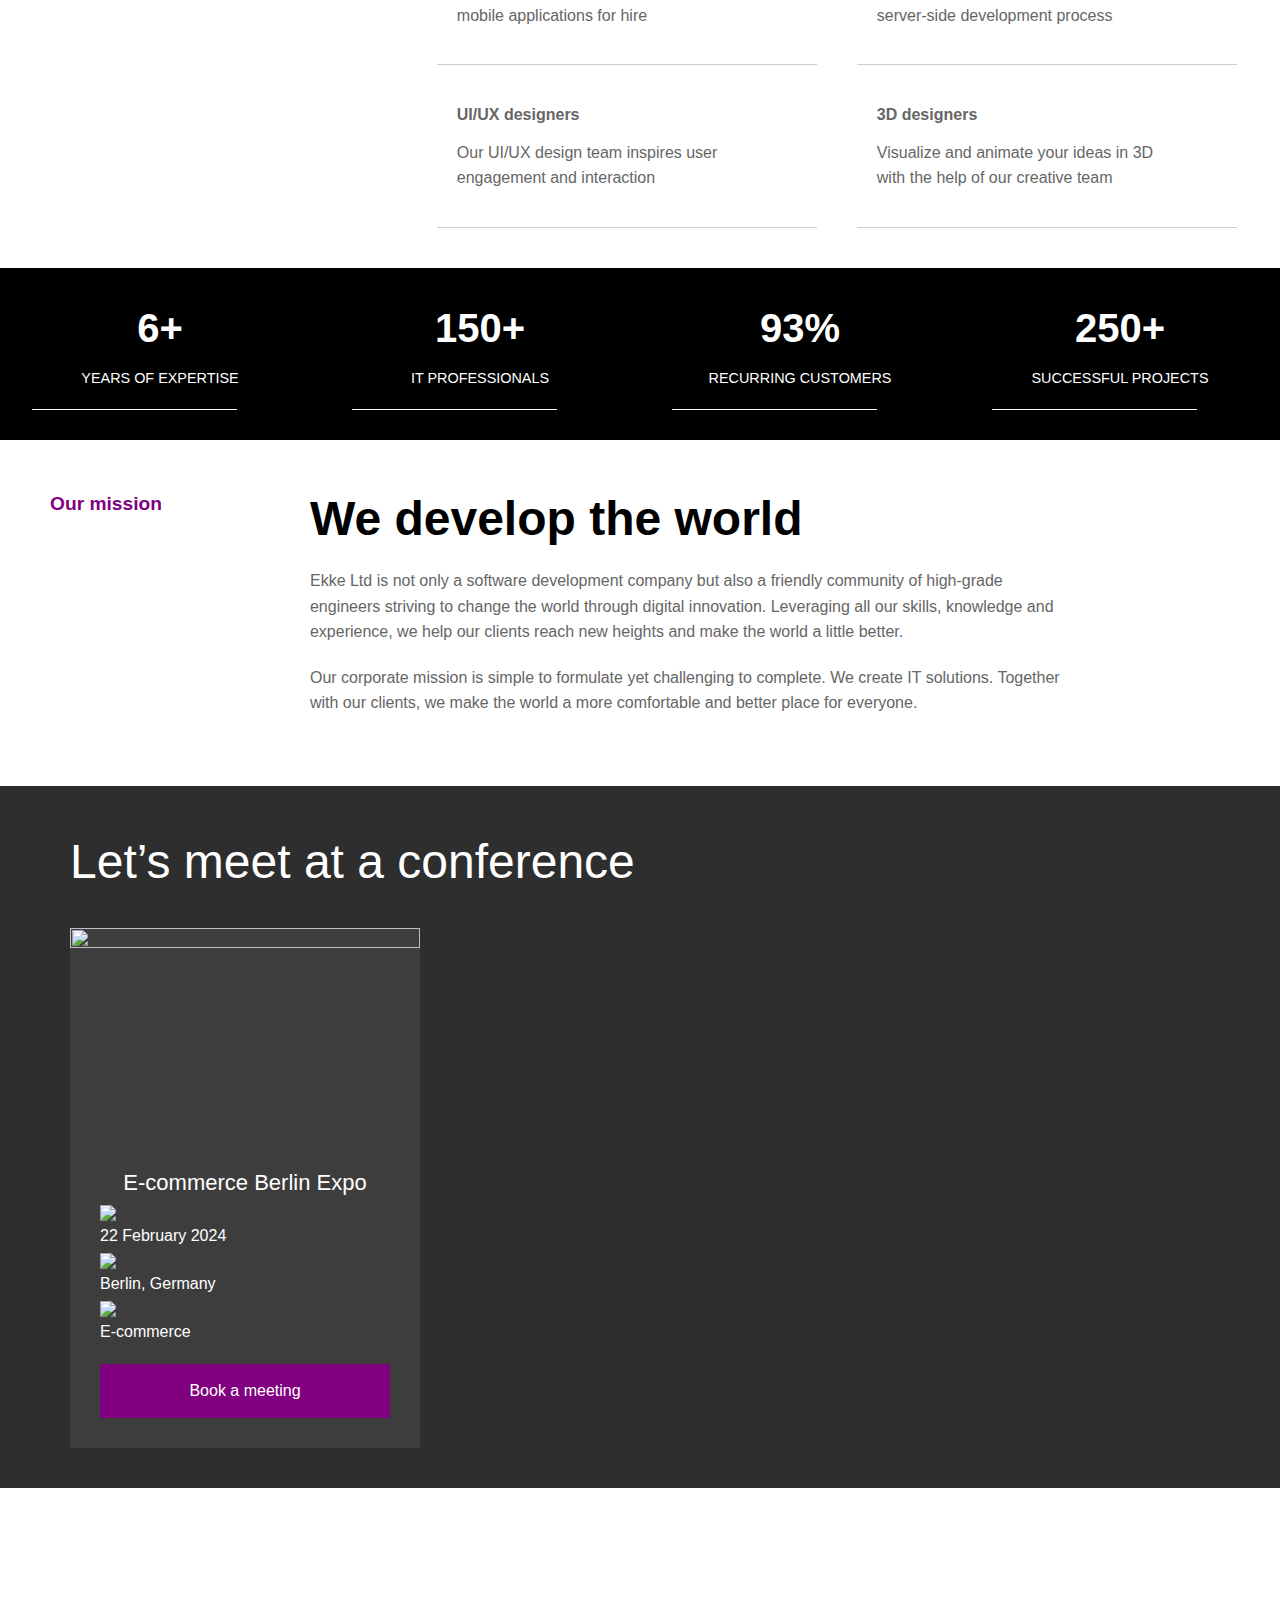
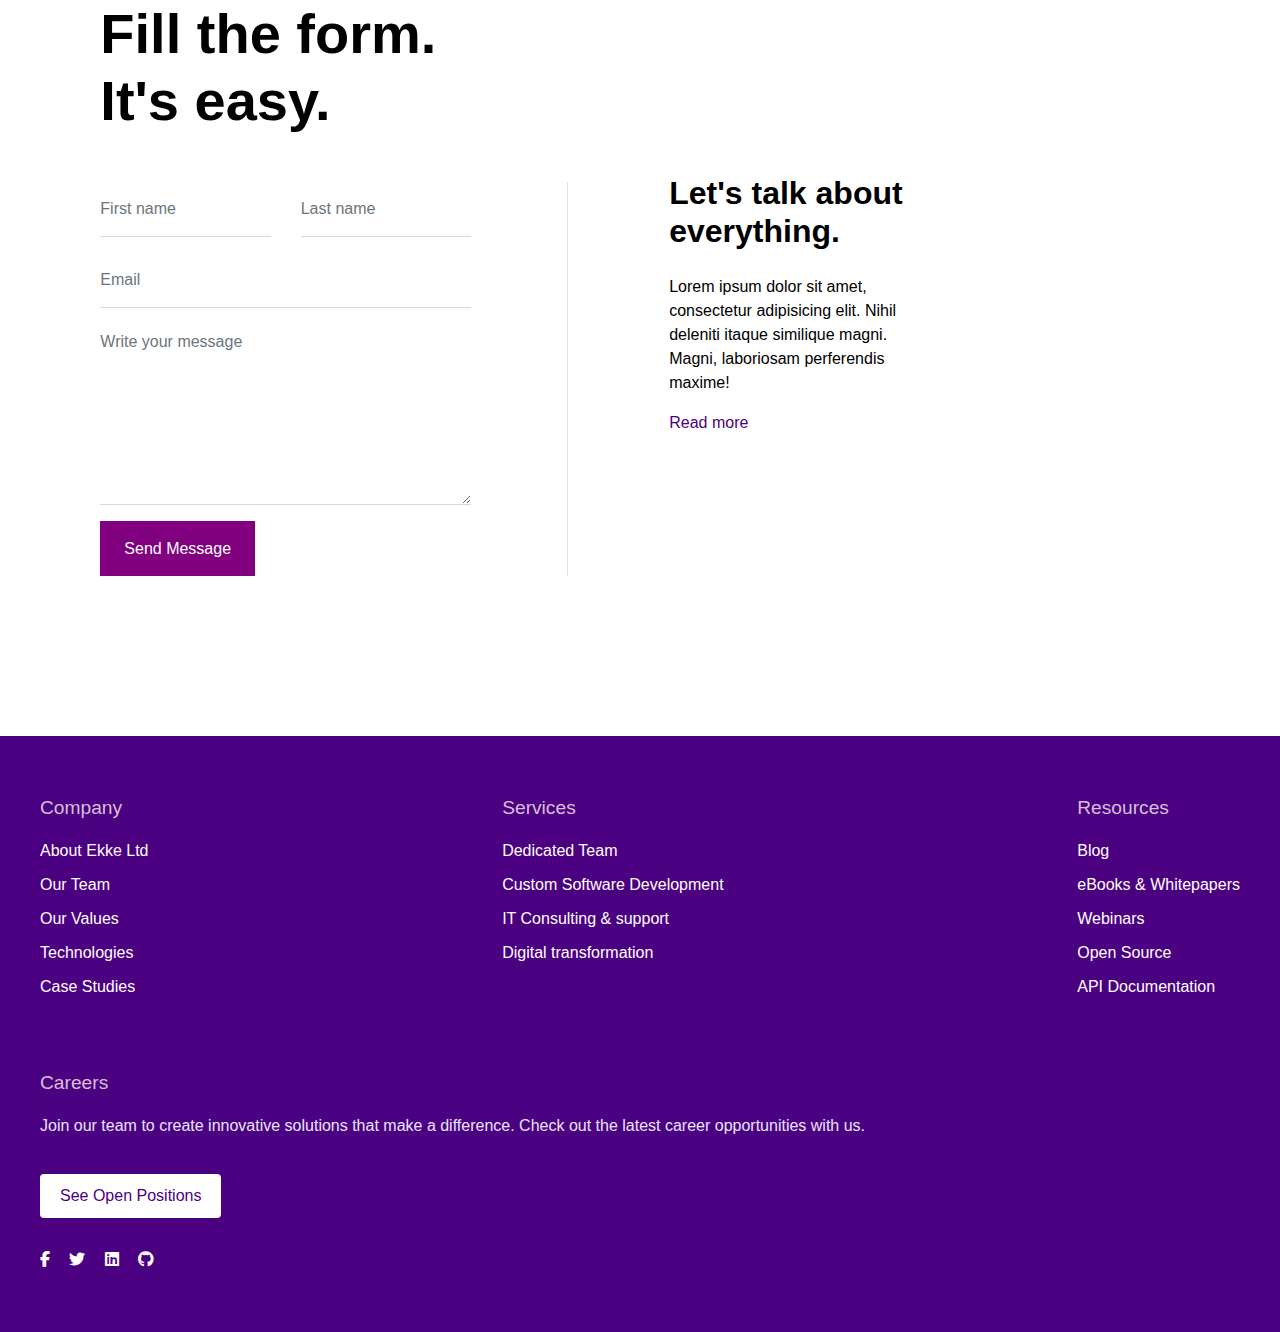
==== commit dc61210f: "fi" ====
--- a/index.html
+++ b/index.html
@@ -31,10 +31,10 @@
         <nav class="main-nav">
             <ul id="nav-menu">
                 <li><a href="#about">About us</a></li>
+                <li><a href="./ma.html">Ekke M&A</a></li>
                 <li><a href="#services">Services</a></li>
-                <li><a href="#technology">Technology</a></li>
-                <li><a href="#industries">Industries</a></li>
-                <li><a href="#studies">Case Studies</a></li>
+                <li><a href="#mission-section-container">Mission</a></li>
+                <li><a href="#contact">Contact</a></li>
             </ul>
         </nav>
         <div class="header-right">
@@ -59,7 +59,7 @@
           </span>
         </div>
         <div class="db">
-          with 1500+ developers on board
+          with 150+ developers on board
         </div>
       </div>
       <div class="circle-button-wrapper">
@@ -89,8 +89,9 @@
       <div class="tabs-container">
         <div class="services-tabs">
           <div class="tab mb-10 active" onclick="showService('dedicated-team')">Dedicated Team</div>
-          <div class="tab mb-10" onclick="showService('front-end')">Front-end developers</div>
-          <div class="tab" onclick="showService('back-end')">Back-end developers</div>
+          <div class="tab mb-10" onclick="showService('custom-software-development')">Custom Software Development</div>
+          <div class="tab mb-10" onclick="showService('consulting-support')">IT Consulting & support</div>
+          <div class="tab" onclick="showService('digital-transformation')">Digital transformation</div>
         </div>
         <div class="vertical-line"></div>
       </div>
@@ -127,6 +128,99 @@
             </div>
           </div>
         </div>
+        <div id="custom-software-development" class="service-detail">
+          <h2 class="service-title">Custom Software Development</h2>
+          <div class="service-description">
+            <div class="service-column">
+              <h3>Mobile</h3>
+              <p>Top-notch iOS & Android mobile apps based on the latest technologies and global trends</p>
+            </div>
+            <div class="service-column">
+              <h3>Blockchain</h3>
+              <p>Custom blockchain-powered apps to facilitate services and drive digital future forward</p>
+            </div>
+            <div class="service-column">
+              <h3>Cloud</h3>
+              <p>We develop cloud-based apps and transfer client-server software to the cloud</p>
+            </div>
+            <div class="service-column">
+              <h3>Back-end developers</h3>
+              <p>We bring together top-notch back-end experts with deep knowledge of the server-side
+                development process</p>
+            </div>
+            <div class="service-column">
+              <h3>Data engineering</h3>
+              <p>We turn data into meaningful insights to improve business strategy and performance</p>
+            </div>
+          </div>
+        </div>
+        <div id="consulting-support" class="service-detail">
+          <h2 class="service-title">IT Consulting & support</h2>
+          <div class="service-description">
+            <div class="service-column">
+              <h3>IT audit</h3>
+              <p>We analyze businesses and projects to identify weaknesses and plan optimization</p>
+            </div>
+            <div class="service-column">
+              <h3>IT Consulting & Support</h3>
+              <p>Providing expert advice to optimize your IT infrastructure and operations.</p>
+            </div>
+            <div class="service-column">
+              <h3>IT consulting</h3>
+              <p>Our IT experts can help you optimize your business and get the most value</p>
+            </div>
+            <div class="service-column">
+              <h3>Solution architecture</h3>
+              <p>We build high-level solution architectures to be a basement of digital systems</p>
+            </div>
+            <div class="service-column">
+              <h3>R&D</h3>
+              <p>Our team develops innovative solutions using the latest technology findings</p>
+            </div>
+            <div class="service-column">
+              <h3>Prototyping</h3>
+              <p>We deliver highly detailed prototypes under tight deadlines</p>
+            </div>
+            <div class="service-column">
+              <h3>Maintenance</h3>
+              <p>Software maintenance services to ensure its robust security and high performance</p>
+            </div>
+          </div>
+        </div>
+
+        <div id="digital-transformation" class="service-detail">
+          <h2 class="service-title">Digital transformation</h2>
+          <div class="service-description">
+            <div class="service-column">
+              <h3>Enterprise resource planning (ERP)</h3>
+              <p>Custom ERP systems, ensuring robust security and fast user adoption</p>
+            </div>
+            <div class="service-column">
+              <h3>Customer relationship management (CRM)</h3>
+              <p>CRM development services to open up game-changing sales and marketing opportunities</p>
+            </div>
+            <div class="service-column">
+              <h3>Business process management (BPM)</h3>
+              <p>Custom BPM systems to streamline and automate internal operations</p>
+            </div>
+            <div class="service-column">
+              <h3>Document & content management (DMS, CMS)</h3>
+              <p>Custom software platforms for document workflow enhancement and content management</p>
+            </div>
+            <div class="service-column">
+              <h3>UI/UX designers</h3>
+              <p>Our UI/UX design team inspires user engagement and interaction</p>
+            </div>
+            <div class="service-column">
+              <h3>Data analytics and visualization</h3>
+              <p>We facilitate uncovering business insights, making the best use of the available data</p>
+            </div>
+            <div class="service-column">
+              <h3>Human resource management (HRM)</h3>
+              <p>Electronic systems to facilitate HR department’s daily operations</p>
+            </div>
+          </div>
+        </div>
       </div>
   </section>
 
@@ -134,11 +228,11 @@
   <!-- stat starts -->
   <div class="stats-section">
     <div class="stat">
-      <div class="stat-number">16+</div>
+      <div class="stat-number">6+</div>
       <div class="stat-label">years of expertise</div>
     </div>
     <div class="stat">
-      <div class="stat-number">1500+</div>
+      <div class="stat-number">150+</div>
       <div class="stat-label">IT professionals</div>
     </div>
     <div class="stat hide-line">
@@ -146,14 +240,14 @@
       <div class="stat-label">recurring customers</div>
     </div>
     <div class="stat hide-line">
-      <div class="stat-number">850+</div>
+      <div class="stat-number">250+</div>
       <div class="stat-label">successful projects</div>
     </div>
   </div>
   <!-- stat ends -->
 
   <!-- mission section starts -->
-  <div class="mission-section-container">
+  <div id="mission-section-container" class="mission-section-container">
     <div class="mission-section-header">
       <span class="mission-section-header-title">Our mission</span>
       <div class="mission-section-main">
@@ -217,7 +311,7 @@
   <!-- contact us starts -->
 
 
-  <div class="content">
+  <div class="content"  id="contact">
 
     <div class="container">
 
@@ -294,11 +388,10 @@
       <div class="software-footer-column">
         <h4>Services</h4>
         <ul class="software-footer-links-list">
-          <li><a href="#">Custom Software Development</a></li>
-          <li><a href="#">Product Design & Strategy</a></li>
-          <li><a href="#">Mobile App Development</a></li>
-          <li><a href="#">Web Development</a></li>
-          <li><a href="#">Quality Assurance</a></li>
+          <li><a onclick="showService('dedicated-team')" href="#services">Dedicated Team</a></li>
+          <li><a onclick="showService('custom-software-development')" href="#services">Custom Software Development</a></li>
+          <li><a onclick="showService('consulting-support')" href="#services">IT Consulting & support</a></li>
+          <li><a onclick="showService('digital-transformation')" href="#services">Digital transformation</a></li>
         </ul>
       </div>
       <div class="software-footer-column">
@@ -320,8 +413,8 @@
         <a href="#" class="career-button">See Open Positions</a>
         <div class="software-footer-social-icons">
           <a href="#" aria-label="Facebook"><i class="fa-brands fa-facebook-f"></i></a>
-          <a href="#" aria-label="Twitter"><i class="fa-brands fa-twitter"></i></a>
-          <a href="#" aria-label="LinkedIn"><i class="fa-brands fa-linkedin"></i></a>
+          <a href="https://twitter.com/ekkeltd/" aria-label="Twitter"><i class="fa-brands fa-twitter"></i></a>
+          <a href="https://www.linkedin.com/company/ekke-ltd/" aria-label="LinkedIn"><i class="fa-brands fa-linkedin"></i></a>
           <a href="#" aria-label="GitHub"><i class="fa-brands fa-github"></i></a>
         </div>
       </div>
--- a/static/css/styles.css
+++ b/static/css/styles.css
@@ -2,6 +2,7 @@
     box-sizing: border-box;
     margin: 0;
     padding: 0;
+    scroll-behavior: smooth;
 }
 body {
     font-family: Arial, sans-serif;
@@ -234,7 +235,7 @@
 }
 
 .circle-button {
-  position: relative;
+  position: absolute;
   z-index: 3; /* Ensure the button is above the ripple effect */
   background-color: purple;
   color: white;
@@ -247,22 +248,23 @@
   display: flex;
   justify-content: center;
   align-items: center;
-  top: 0;
-}
-
+  top: -200px;
+  left: 100px;
+}
+/* 
 .ripple-effect,
 .ripple-effect-2,
 .ripple-effect-3 {
   position: absolute;
-  max-width: 300px; /* Adjust size if needed */
-  height: 300px; /* Adjust size if needed */
+  max-width: 300px;
+  height: 300px;
   background-color: rgba(255, 255, 255, 0.7);
   border-radius: 50%;
   animation: ripple 4s infinite ease-out;
-  /* bottom: -50%;
-  left: -50%; */
+  bottom: -50%;
+  left: -50%;
   transform: scale(0);
-  z-index: 1; /* Lower than the button */
+  z-index: 1;
 }
 
 .ripple-effect-2 {
@@ -273,7 +275,7 @@
 .ripple-effect-3 {
     animation-delay: 1s;
     background-color: rgba(255, 255, 255, 0.7);
-}
+} */
 
 @media screen and (max-width: 768px) {
     .full-height-section {
@@ -289,38 +291,87 @@
         flex-direction: column; /* Stack elements vertically */
     }
 
+    .circle-button{
+      top: 0;
+      left: 0;
+      color: white!important;
+      animation: rotate 2s infinite ease-in-out;
+      will-change: transform, opacity;
+      
+    }
+
     .circle-button-wrapper {
         position: static;
         transform: translateY(0);
         margin-top: 20px;
     }
 
-    .ripple-effect,
+    .ripple-effect-1,
     .ripple-effect-2,
     .ripple-effect-3{
-      width: 90%;
-    }
-}
-
-@keyframes ripple {
+      display: none;
+    }
+
+}
+
+@keyframes rotate {
   0% {
-      transform: scale(0);
-      opacity: 1;
+      transform: rotateZ(360deg);
   }
   50% {
-      transform: scale(1);
-      opacity: 0.4;
+      transform: rotateZ(180deg);
   }
   100% {
-      transform: scale(1.5);
-      opacity: 0;
-  }
-}
-
-
-
-
-
+      transform: rotateZ(0deg);
+  }
+}
+
+
+
+.ripple-effect-1,
+.ripple-effect-2,
+.ripple-effect-3,
+.ripple-effect-4,
+.ripple-effect-5{
+  height: 1px;
+  width: 1px;
+  position: absolute;
+  left: 0;
+  bottom: 0;
+  top: -150px;
+  left: 180px;
+  background-color: rgba(0, 0, 0, 0.4);
+  border-radius: 50%;
+  transform: translate3d(-50%, 50%, 0);
+  animation-name: ripple;
+  animation-duration: 4s;
+  animation-iteration-count: infinite;
+  animation-timing-function: ease-out;
+  will-change: transform, opacity;
+}
+
+.ripple-effect-1{
+  animation-delay: 0;
+}
+
+.ripple-effect-2{
+  animation-delay: 1s;
+}
+
+.ripple-effect-3{
+  animation-delay: 2s;
+}
+
+@keyframes ripple{
+  0%{
+    transform: translate3d(-50%, 50%, 0) scale(0);
+    opacity: .33;
+  }
+  100%{
+    transform: translate3d(-50%, 50%, 0) scale(300);
+    opacity: 0;
+  }
+}
 
 .sponsors-section {
     padding: 20px;
@@ -605,8 +656,6 @@
 
 /* mission starts */
 .mission-section-container {
-    background: url('path-to-background-wave-image.svg') no-repeat center center fixed;
-    background-size: cover;
     padding: 50px 50px;
   }
   
@@ -772,6 +821,8 @@
   }
   
   .conference-info-container {
+    background: url('../../bg.svg') no-repeat center center fixed;
+    background-size: cover;
     display: flex;
     width: 100%; /* Reduced width */
     max-width: 90%;
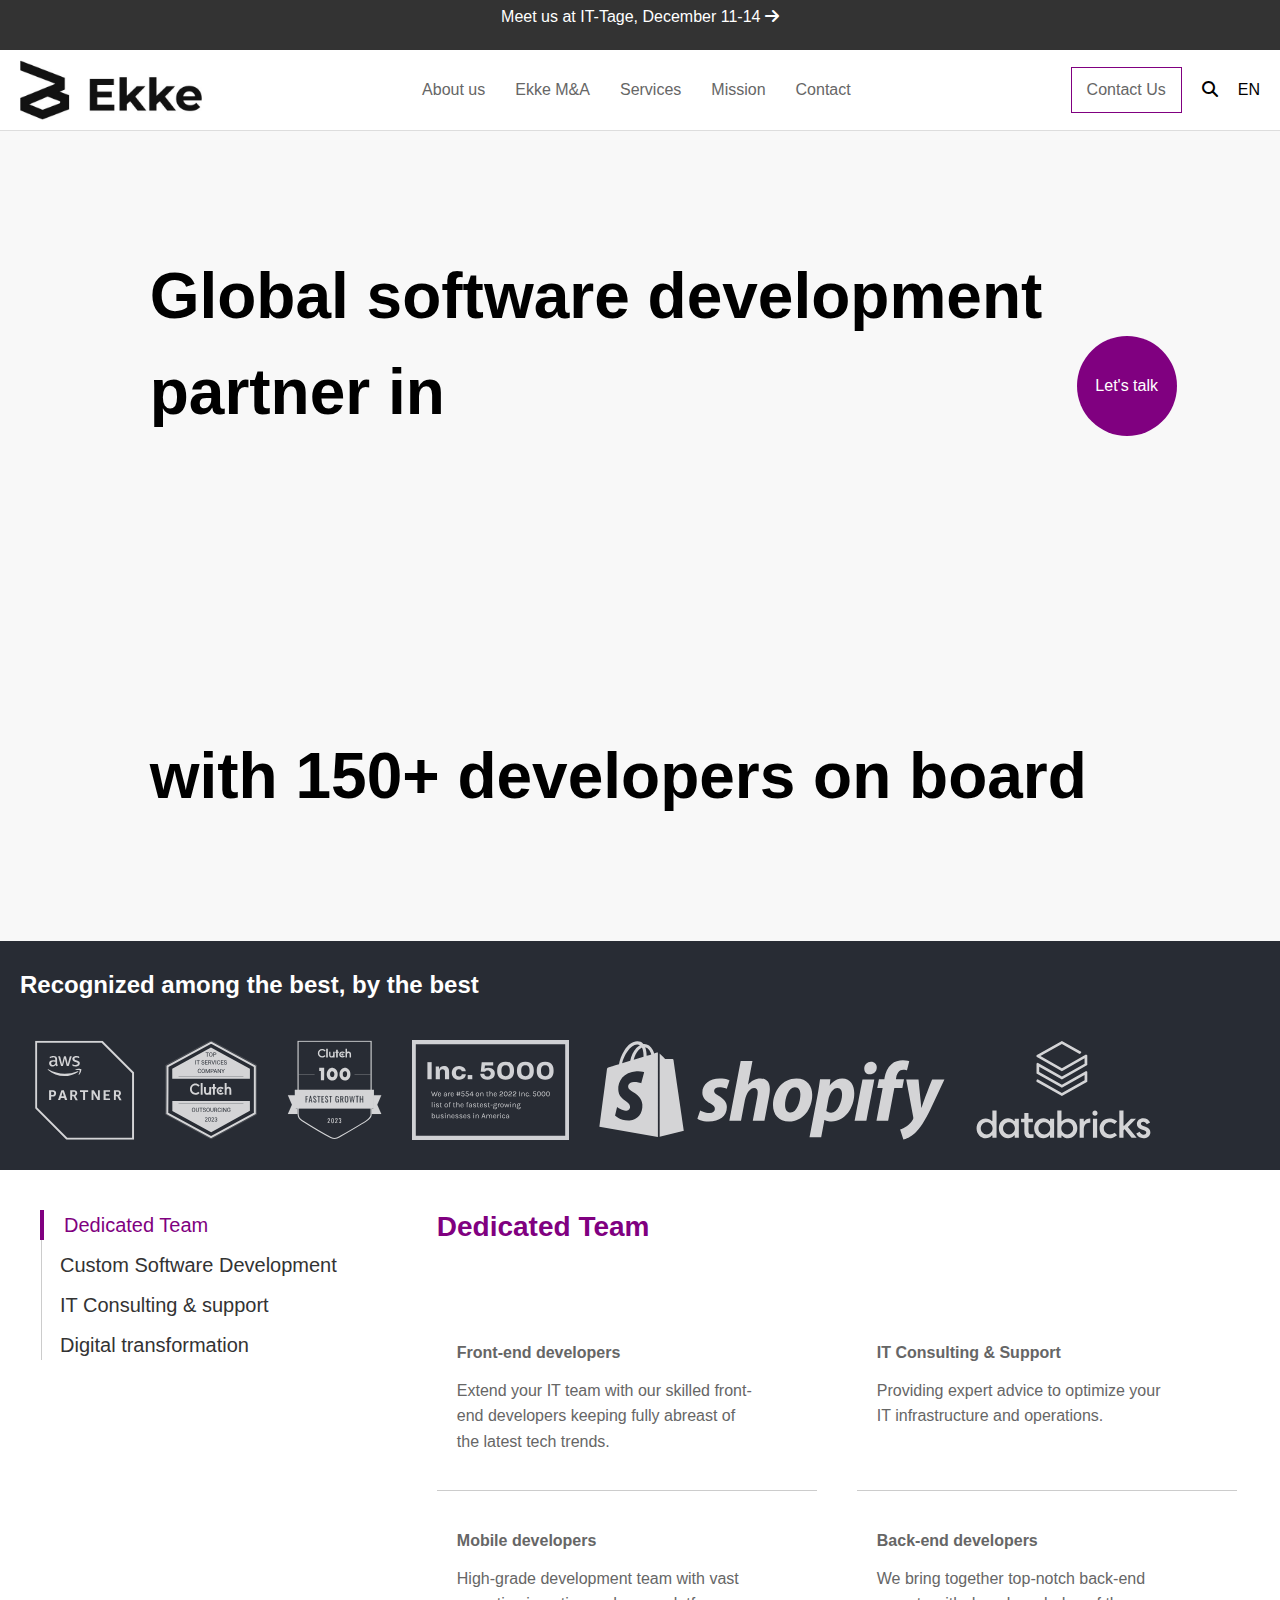
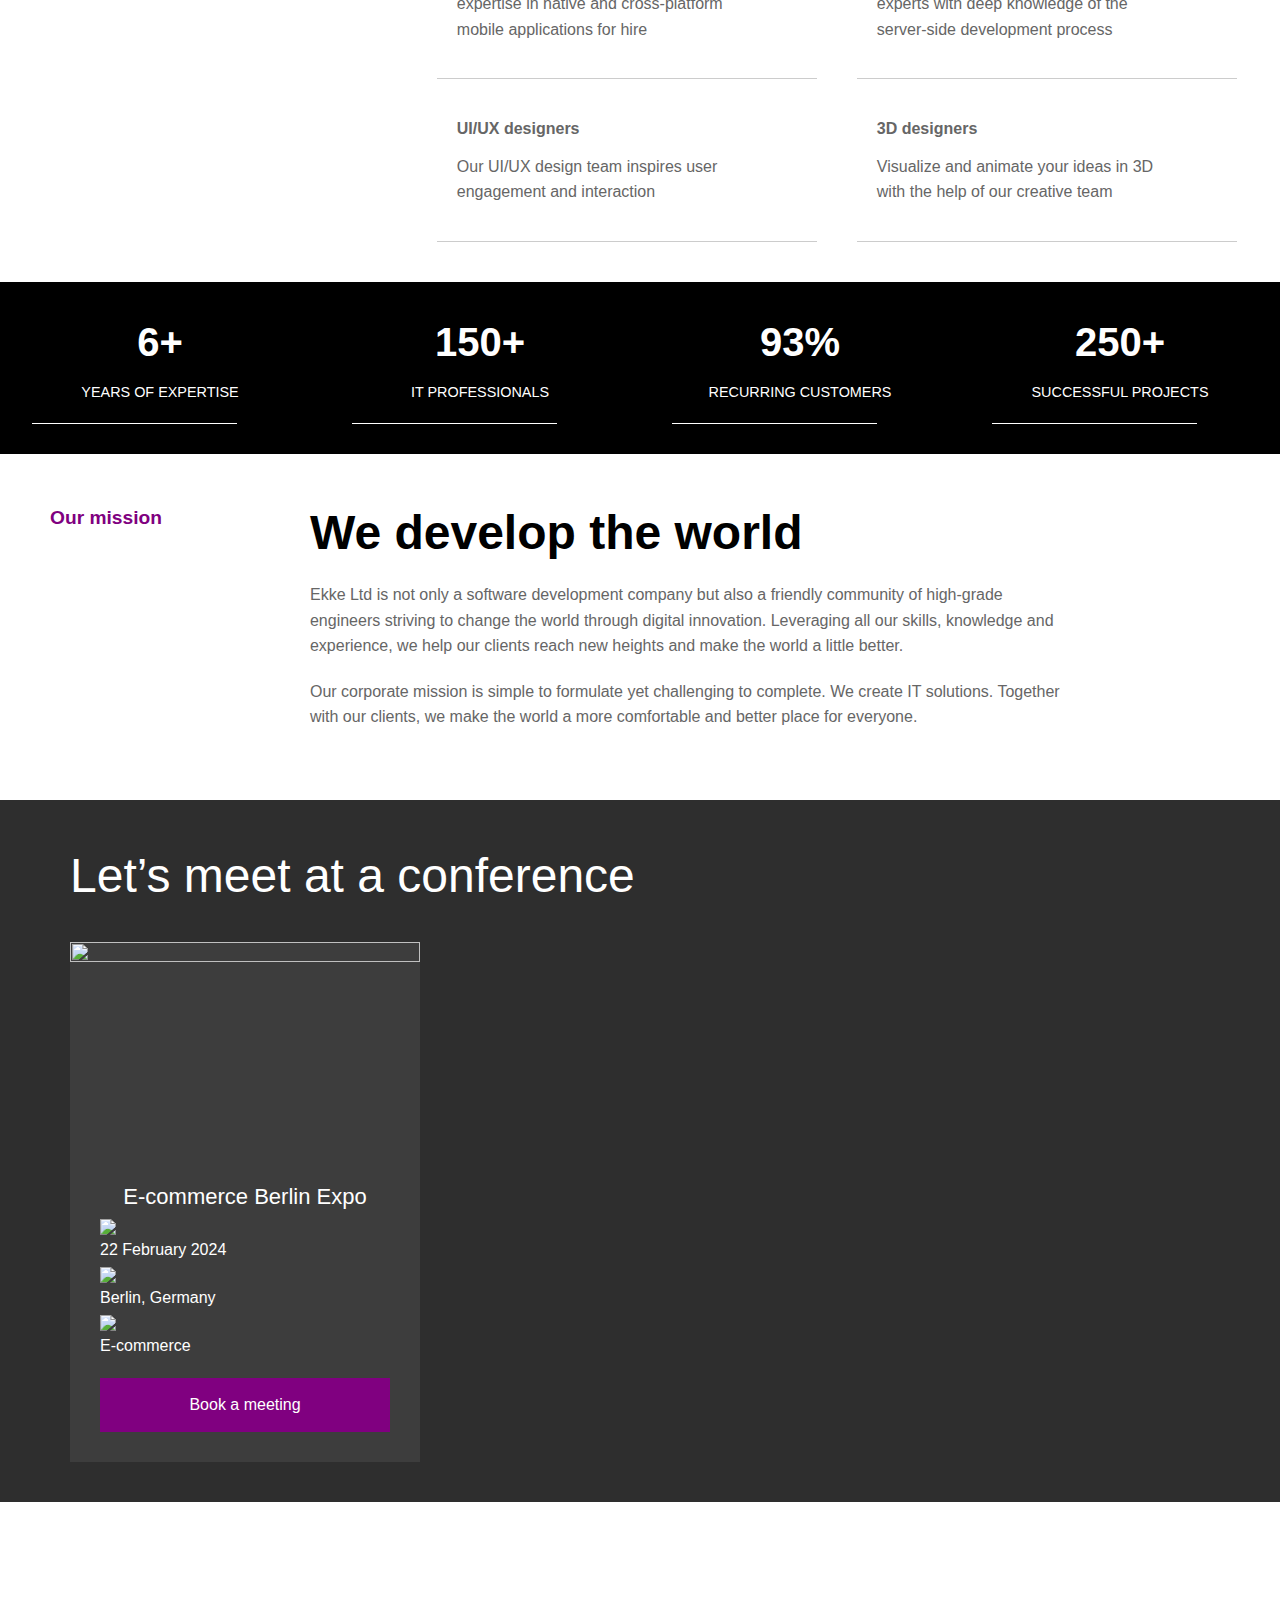
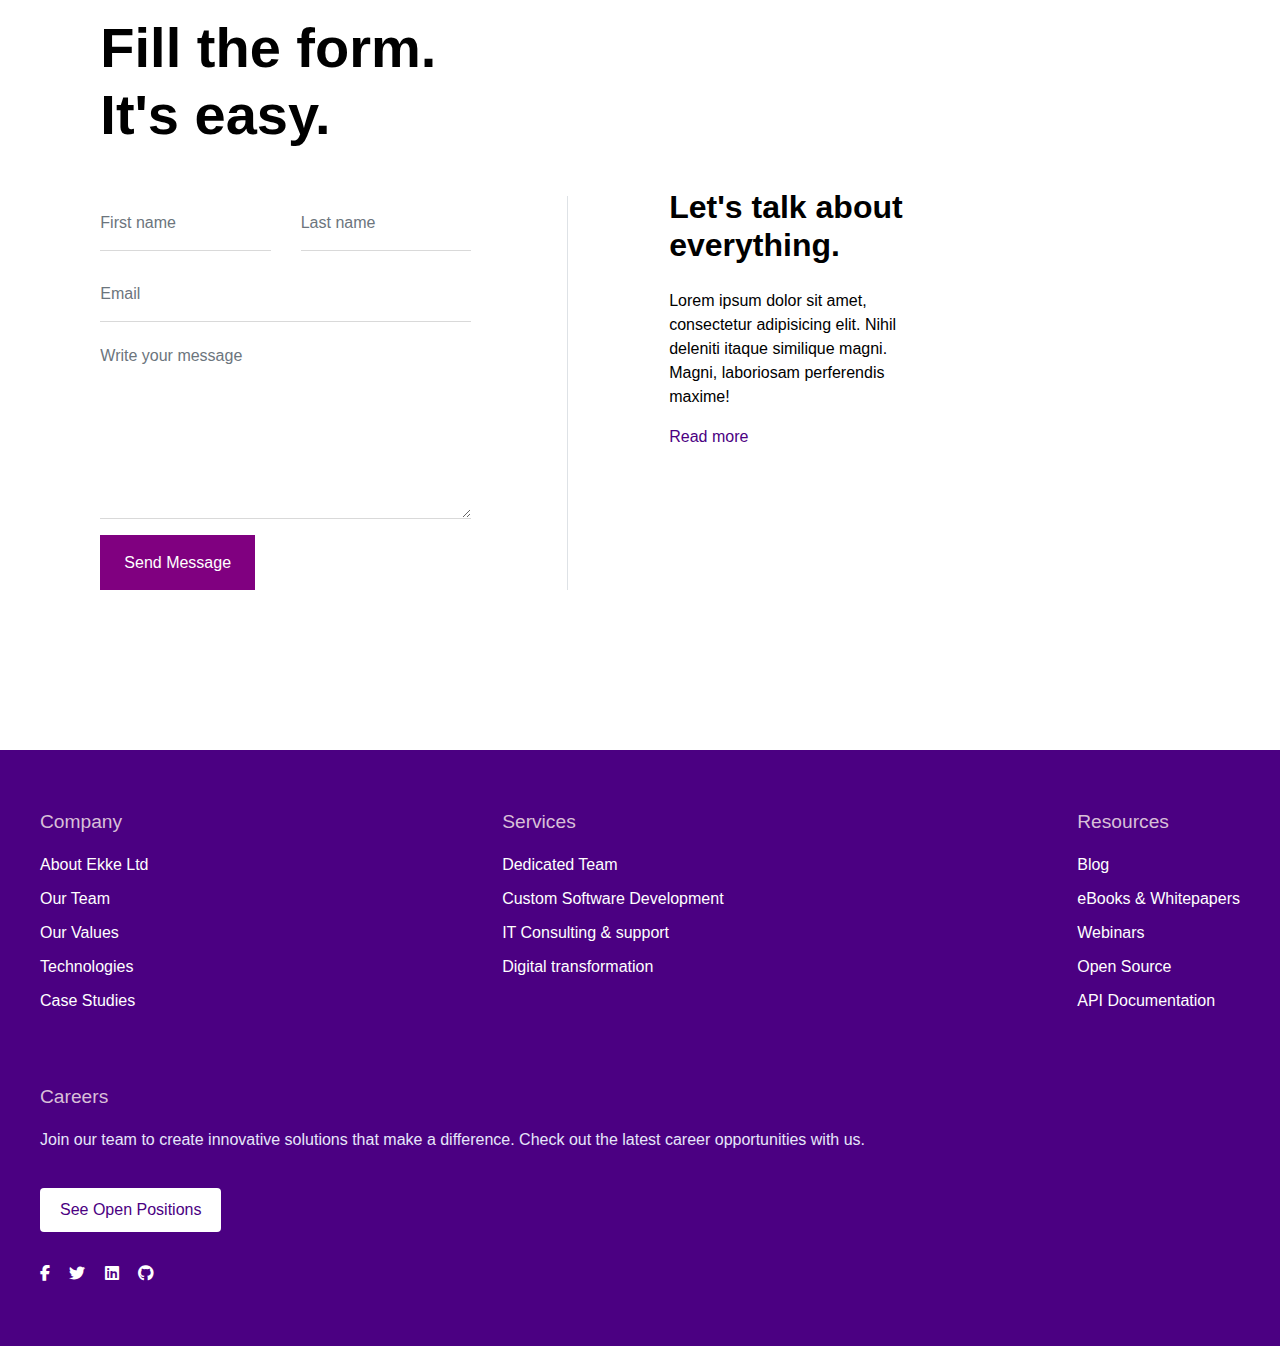
==== commit ec229eca: "final" ====
--- a/index.html
+++ b/index.html
@@ -21,7 +21,7 @@
   <header>
     <div class="header-container">
         <div class="logo">
-            <img src="logo.png" alt="Company Logo">
+            <img src="./static/images/logo/logo.png" alt="Company Logo">
         </div>
         <input type="checkbox" id="nav-toggle" class="nav-toggle">
         <label for="nav-toggle" class="hamburger">
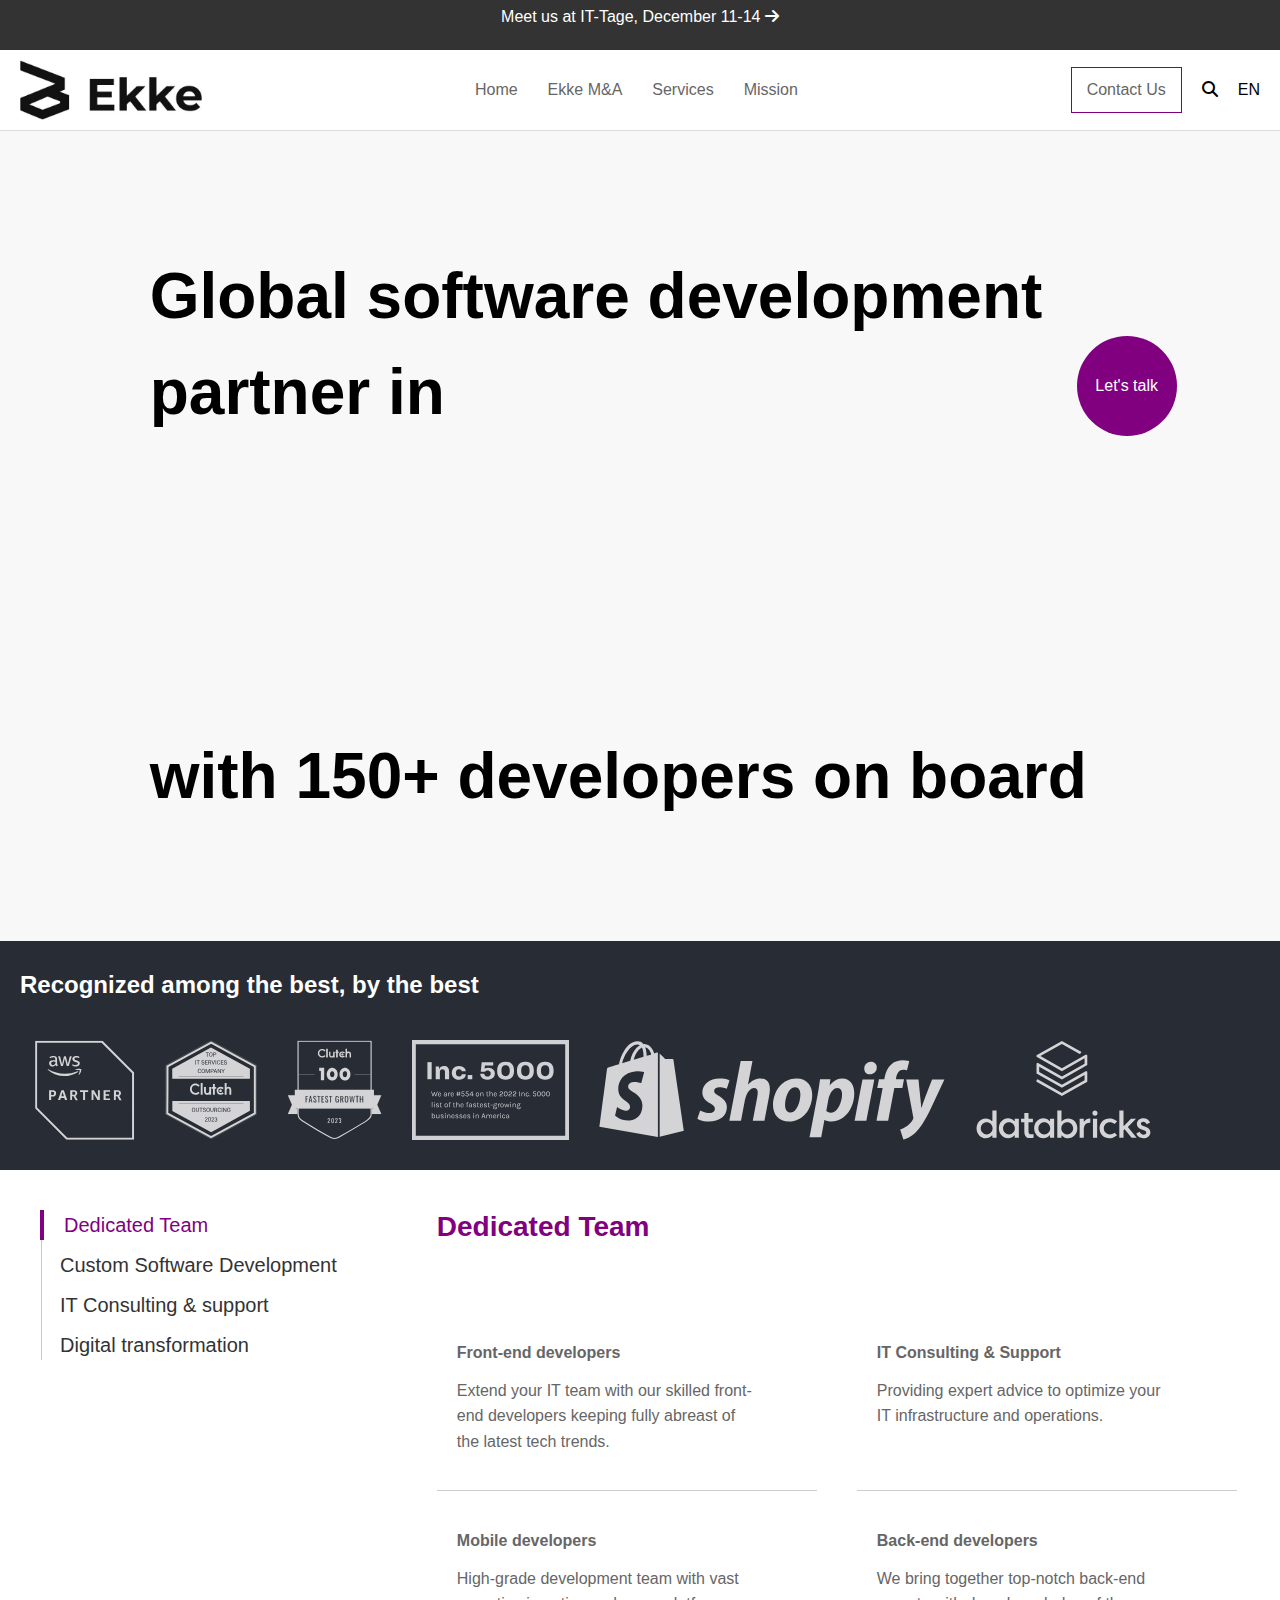
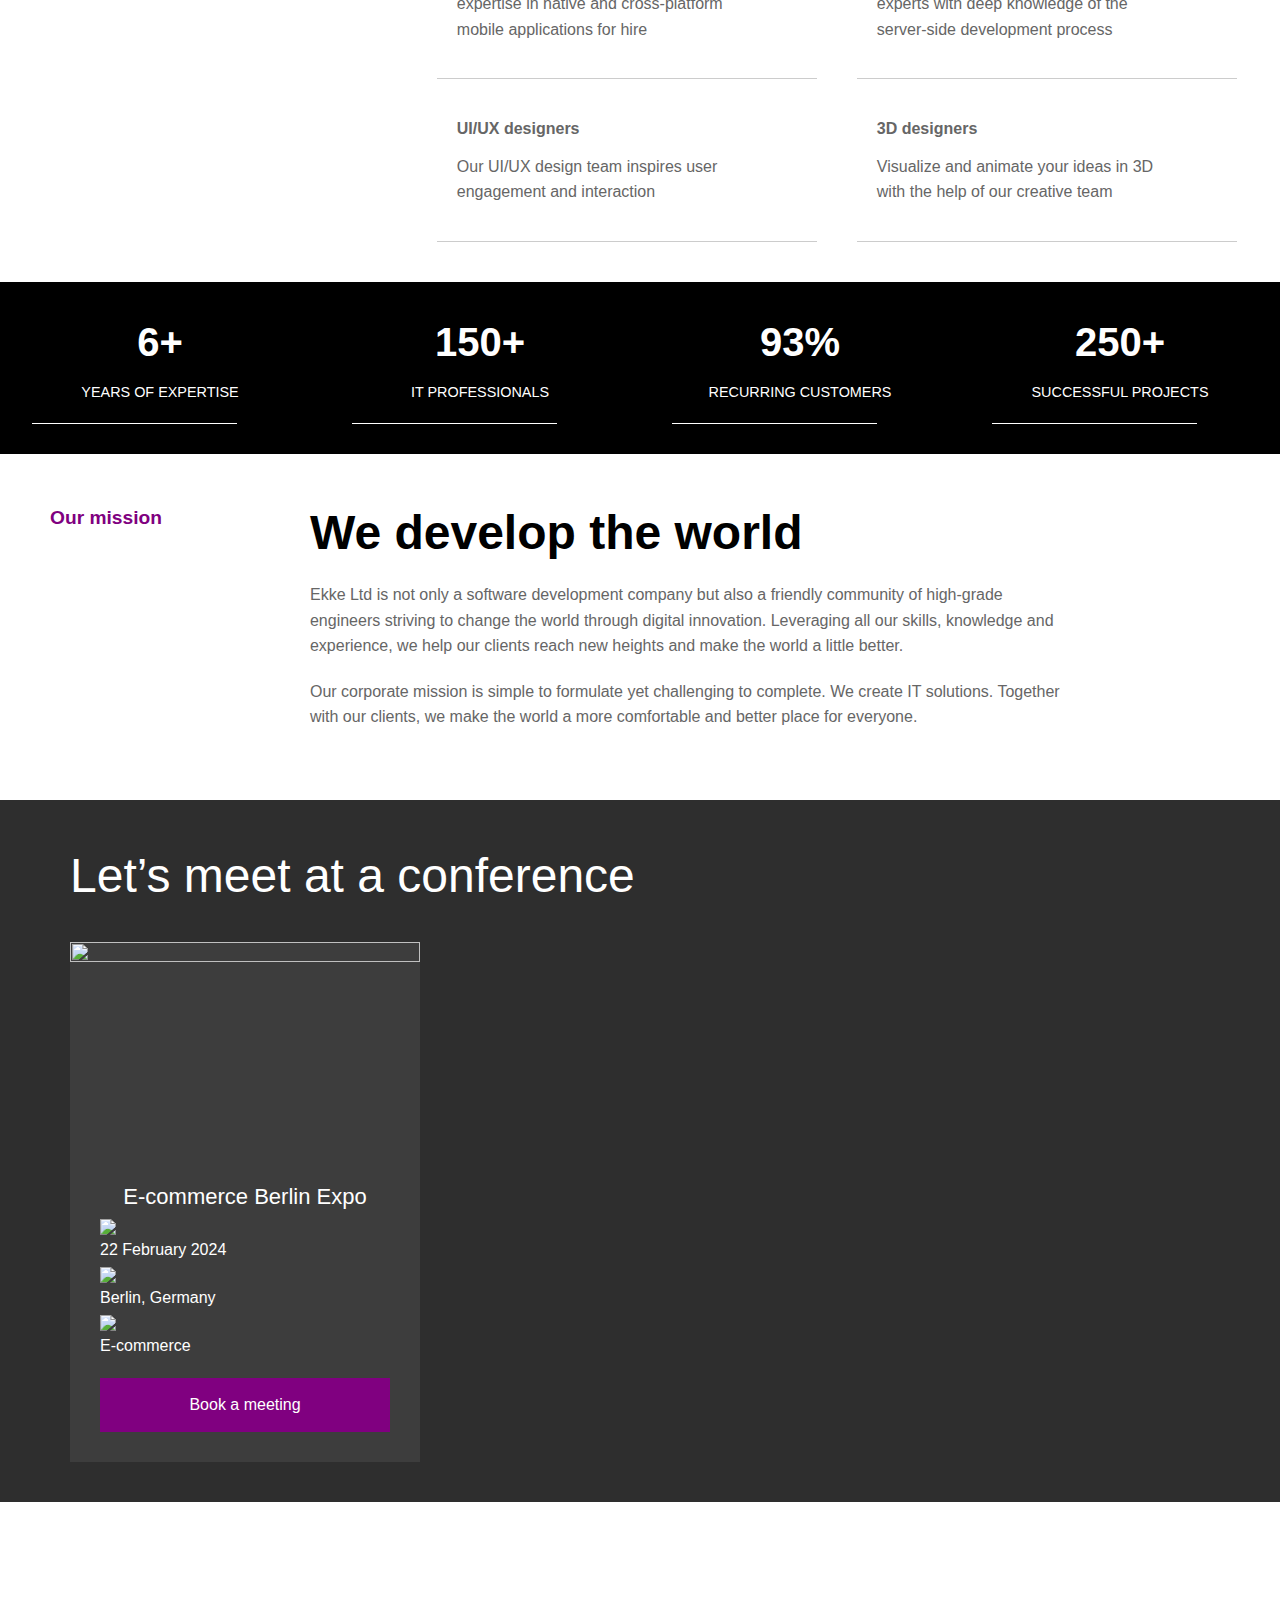
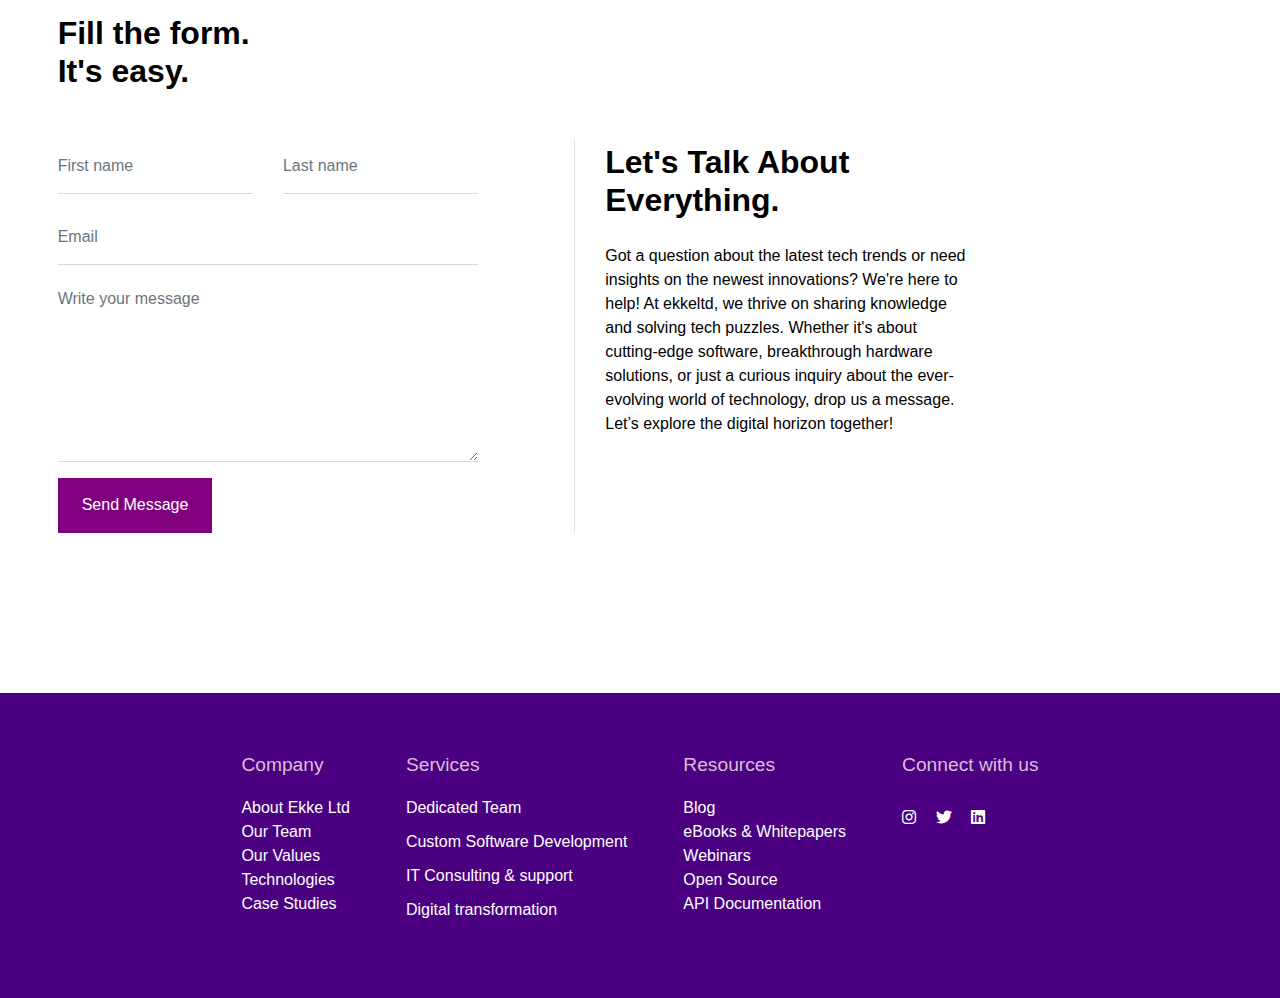
==== commit cc90e916: "updates" ====
--- a/index.html
+++ b/index.html
@@ -1,14 +1,19 @@
+
 <!DOCTYPE html>
 <html lang="en">
 
 <head>
   <meta charset="UTF-8">
   <meta name="viewport" content="width=device-width, initial-scale=1.0">
-  <title>Document</title>
-  <link rel="stylesheet" href="./static/css/bootstrap.min.css">
-  <link rel="stylesheet" href="./static/css/styles.css">
-  <link rel="stylesheet" href="./static/css/style.css">
+  <link rel="apple-touch-icon" sizes="180x180" href="./images/favicon_io/apple-touch-icon.png">
+  <link rel="icon" type="image/png" sizes="32x32" href="./images/favicon_io/favicon-32x32.png">
+  <link rel="icon" type="image/png" sizes="16x16" href="./images/favicon_io/favicon-16x16.png">
+  <link rel="manifest" href="./images/favicon_io/site.webmanifest">
+  <link rel="stylesheet" href="./css/bootstrap.min.css">
+  <link rel="stylesheet" href="./css/styles.css">
+  <link rel="stylesheet" href="./css/style.css">
   <link rel="stylesheet" href="https://cdnjs.cloudflare.com/ajax/libs/font-awesome/6.1.1/css/all.min.css">
+  <title>Ekke Ltd | We Build & Sell Startups</title>
 </head>
 
 <body>
@@ -21,7 +26,7 @@
   <header>
     <div class="header-container">
         <div class="logo">
-            <img src="./static/images/logo/logo.png" alt="Company Logo">
+            <img src="./images/logo/logo.png" alt="Company Logo">
         </div>
         <input type="checkbox" id="nav-toggle" class="nav-toggle">
         <label for="nav-toggle" class="hamburger">
@@ -30,11 +35,10 @@
         </label>
         <nav class="main-nav">
             <ul id="nav-menu">
-                <li><a href="#about">About us</a></li>
+                <li><a href="#about">Home</a></li>
                 <li><a href="./ma.html">Ekke M&A</a></li>
                 <li><a href="#services">Services</a></li>
-                <li><a href="#mission-section-container">Mission</a></li>
-                <li><a href="#contact">Contact</a></li>
+                <li><a href="#mission">Mission</a></li>
             </ul>
         </nav>
         <div class="header-right">
@@ -75,12 +79,12 @@
   <section class="sponsors-section">
     <h2 class="sponsors-title">Recognized among the best, by the best</h2>
     <div class="sponsors-container">
-      <img src="./static/images/sponsors/Aws_partner_logo.svg" alt="Sponsor 1" class="sponsor">
-      <img src="./static/images/sponsors/Clutch.svg" alt="Sponsor 2" class="sponsor">
-      <img src="./static/images/sponsors/Clutch_100_Fastest_Growth_2023.svg" alt="Sponsor 2" class="sponsor">
-      <img src="./static/images/sponsors/Inc. 5000 eng.svg" alt="Sponsor 2" class="sponsor">
-      <img src="./static/images/sponsors/shop_awards.svg" alt="Sponsor 2" class="sponsor">
-      <img src="./static/images/sponsors/TUV.svg" alt="Sponsor 2" class="sponsor">
+      <img src="./images/sponsors/Aws_partner_logo.svg" alt="Sponsor 1" class="sponsor">
+      <img src="./images/sponsors/Clutch.svg" alt="Sponsor 2" class="sponsor">
+      <img src="./images/sponsors/Clutch_100_Fastest_Growth_2023.svg" alt="Sponsor 2" class="sponsor">
+      <img src="./images/sponsors/Inc. 5000 eng.svg" alt="Sponsor 2" class="sponsor">
+      <img src="./images/sponsors/shop_awards.svg" alt="Sponsor 2" class="sponsor">
+      <img src="./images/sponsors/TUV.svg" alt="Sponsor 2" class="sponsor">
     </div>
   </section>
   <!-- Services Section -->
@@ -247,7 +251,7 @@
   <!-- stat ends -->
 
   <!-- mission section starts -->
-  <div id="mission-section-container" class="mission-section-container">
+  <div id="mission" class="mission-section-container">
     <div class="mission-section-header">
       <span class="mission-section-header-title">Our mission</span>
       <div class="mission-section-main">
@@ -317,12 +321,12 @@
 
 
       <div class="row justify-content-center">
-        <div class="col-md-10">
+        <div class="col-md-11">
 
           <div class="row align-items-center">
             <div class="col-lg-7 mb-5 mb-lg-0">
 
-              <h2 class="mb-5">Fill the form. <br> It's easy.</h2>
+              <h3 class="mb-5">Fill the form. <br> It's easy.</h3>
 
               <form class="border-right pr-5 mb-5" method="post" id="contactForm" name="contactForm">
                 <div class="row">
@@ -359,12 +363,11 @@
               </div>
 
             </div>
-            <div class="col-lg-4 ml-auto">
-              <h3 class="mb-4">Let's talk about everything.</h3>
-              <p>Lorem ipsum dolor sit amet, consectetur adipisicing elit. Nihil deleniti itaque similique magni. Magni,
-                laboriosam perferendis maxime!</p>
-              <p><a class="read-more" href="#">Read more</a></p>
-            </div>
+            <div class="col-lg-5 ml-auto">
+              <h3 class="mb-4">Let's Talk About Everything.</h3>
+              <p>Got a question about the latest tech trends or need insights on the newest innovations? We're here to help! At ekkeltd, we thrive on sharing knowledge and solving tech puzzles. Whether it's about cutting-edge software, breakthrough hardware solutions, or just a curious inquiry about the ever-evolving world of technology, drop us a message. Let’s explore the digital horizon together!</p>
+              <!-- <p><a class="read-more" href="#">Read more</a></p> -->
+            </div>          
           </div>
         </div>
       </div>
@@ -378,11 +381,11 @@
       <div class="software-footer-column">
         <h4>Company</h4>
         <ul class="software-footer-links-list">
-          <li><a href="#">About Ekke Ltd</a></li>
-          <li><a href="#">Our Team</a></li>
-          <li><a href="#">Our Values</a></li>
-          <li><a href="#">Technologies</a></li>
-          <li><a href="#">Case Studies</a></li>
+          <li>About Ekke Ltd</li>
+          <li>Our Team</li>
+          <li>Our Values</li>
+          <li>Technologies</li>
+          <li>Case Studies</li>
         </ul>
       </div>
       <div class="software-footer-column">
@@ -397,37 +400,36 @@
       <div class="software-footer-column">
         <h4>Resources</h4>
         <ul class="software-footer-links-list">
-          <li><a href="#">Blog</a></li>
-          <li><a href="#">eBooks & Whitepapers</a></li>
-          <li><a href="#">Webinars</a></li>
-          <li><a href="#">Open Source</a></li>
-          <li><a href="#">API Documentation</a></li>
+          <li>Blog</li>
+          <li>eBooks & Whitepapers</li>
+          <li>Webinars</li>
+          <li>Open Source</li>
+          <li>API Documentation</li>
         </ul>
       </div>
       <div class="software-footer-column">
-        <h4>Careers</h4>
-        <p>
+        <h4>Connect with us</h4>
+        <!-- <p>
           Join our team to create innovative solutions that make a difference. Check out the latest career opportunities
           with us.
-        </p>
-        <a href="#" class="career-button">See Open Positions</a>
+        </p> -->
+        <!-- <a href="#" class="career-button">See Open Positions</a> -->
         <div class="software-footer-social-icons">
-          <a href="#" aria-label="Facebook"><i class="fa-brands fa-facebook-f"></i></a>
-          <a href="https://twitter.com/ekkeltd/" aria-label="Twitter"><i class="fa-brands fa-twitter"></i></a>
-          <a href="https://www.linkedin.com/company/ekke-ltd/" aria-label="LinkedIn"><i class="fa-brands fa-linkedin"></i></a>
-          <a href="#" aria-label="GitHub"><i class="fa-brands fa-github"></i></a>
+          <a target="_blank" href="https://www.instagram.com/ekkeltd/" aria-label="Instagram"><i class="fa-brands fa-instagram"></i></a>
+          <a target="_blank" href="https://twitter.com/ekkeltd/" aria-label="Twitter"><i class="fa-brands fa-twitter"></i></a>
+          <a target="_blank" href="https://www.linkedin.com/company/ekke-ltd/" aria-label="LinkedIn"><i class="fa-brands fa-linkedin"></i></a>
         </div>
       </div>
     </div>
   </section>
 
 
-  <script src="./static/js/jquery-3.3.1.min.js"></script>
-  <script src="./static/js/popper.min.js"></script>
-  <script src="./static/js/bootstrap.min.js"></script>
-  <script src="./static/js/jquery.validate.min.js"></script>
-  <script src="./static/js/main.js"></script>
-  <script src="./static/js/script.js"></script>
+  <script src="./js/jquery-3.3.1.min.js"></script>
+  <script src="./js/popper.min.js"></script>
+  <script src="./js/bootstrap.min.js"></script>
+  <script src="./js/jquery.validate.min.js"></script>
+  <script src="./js/main.js"></script>
+  <script src="./js/script.js"></script>
 </body>
 
-</html>+</html>
--- a/css/styles.css
+++ b/css/styles.css
@@ -0,0 +1,1055 @@
+*{
+    box-sizing: border-box;
+    margin: 0;
+    padding: 0;
+    scroll-behavior: smooth;
+}
+body {
+    font-family: Arial, sans-serif;
+    font-size: 16px;
+}
+
+.btn-primary{
+  background-color: purple;
+  color: white;
+  border: none;
+}
+
+.read-more{
+  color: #4B0082;
+}
+
+/* header start */
+/* General Header Styles */
+.top-nav {
+    background-color: #333;
+    color: white;
+    text-align: center;
+    padding: 5px 0;
+}
+
+/* General Header Styles */
+.header-container {
+    display: flex;
+    justify-content: space-between;
+    align-items: center;
+    padding: 10px 20px;
+    background-color: white;
+    border-bottom: 1px solid #ddd;
+}
+
+.logo img {
+    height: 60px;
+}
+
+.main-nav ul {
+    list-style: none;
+    padding: 0;
+    margin: 0;
+    display: flex;
+    align-items: center;
+}
+
+.main-nav ul li {
+    margin: 0 15px;
+}
+
+.main-nav ul li a {
+    color: #666;
+    text-decoration: none;
+    transition: color 0.3s ease;
+}
+
+.main-nav ul li a:hover {
+    color: #333;
+}
+
+.contact-btn {
+    border: 1px solid purple;
+    padding: 10px 15px;
+    text-decoration: none;
+    color: #666;
+    transition: all 0.3s ease;
+}
+
+.contact-btn:hover {
+    border-color: #333;
+    color: #333;
+}
+
+.header-right {
+    display: flex;
+    align-items: center;
+}
+
+.search-icon,
+.language-picker {
+    margin-left: 20px;
+    cursor: pointer;
+}
+
+/* ... (rest of the CSS) ... */
+
+/* Hide the checkbox */
+.nav-toggle {
+    display: none;
+  }
+  
+  /* Hamburger Icon */
+  .hamburger {
+    display: none; /* Hidden by default */
+    cursor: pointer;
+    background: none;
+    border: none;
+    position: relative;
+    z-index: 1000;
+    padding: 10px;
+  }
+  
+  .hamburger div {
+    background-color: #333;
+    width: 30px;
+    height: 3px;
+    margin: 6px 0;
+    transition: all 0.3s ease-in-out;
+  }
+  
+  /* Show hamburger and toggle nav in mobile view */
+  @media screen and (max-width: 991px) {
+    .hamburger {
+      display: block;
+    }
+  
+    /* When nav-toggle is checked, transform hamburger into 'X' and show nav */
+    .nav-toggle:checked + .hamburger div {
+      transform: translateX(-50px);
+      background: transparent;
+    }
+  
+    .nav-toggle:checked + .hamburger div:before {
+      transform: rotate(45deg) translate(35px, -35px);
+    }
+  
+    .nav-toggle:checked + .hamburger div:after {
+      transform: rotate(-135deg) translate(35px, 35px);
+    }
+  
+    /* Show main-nav when nav-toggle is checked */
+    .nav-toggle:checked + .hamburger + .main-nav {
+      display: flex;
+    }
+  
+    .main-nav {
+      display: none;
+      position: absolute;
+      top: 18%;
+      left: 0;
+      right: 0;
+      bottom: 0;
+      flex-direction: column;
+      align-items: flex-start;
+      background-color: #fff;
+      text-align: left;
+      padding-top: 20px;
+      z-index: 100;
+    }
+  
+    .main-nav ul {
+      flex-direction: column;
+    }
+  
+    .main-nav ul li {
+      text-align: center;
+      padding: 10px 0;
+    }
+  
+    .main-nav ul li a {
+      color: #333!important;
+      padding: 10px 20px;
+      display: block;
+    }
+  
+    .header-right {
+      display: none; /* Hide right header section on mobile */
+    }
+  }
+    
+  
+  
+  
+  
+  
+  
+  
+  .full-height-section {
+    display: flex;
+    height: 90vh;
+    background-color: #f8f8f8;
+    justify-content: center;
+    align-items: center;
+}
+
+.content {
+    width: 80%;
+    max-width: 1200px;
+    display: flex;
+    justify-content: space-around;
+    align-items: center;
+    padding: 0 30px;
+}
+
+.text-section {
+    font-size: 4em;
+    color: black;
+    font-weight: bold;
+    margin: 5px 0;
+}
+
+.dynamic-text {
+    overflow: hidden;
+    color: purple;
+}
+
+.dynamic-text b {
+    display: block;
+    opacity: 0;
+    animation: slide-down 1s ease forwards;
+    transform: translateY(-100%);
+}
+
+.dynamic-text .is-visible {
+    opacity: 1;
+    transform: translateY(0%);
+}
+
+
+.circle-button-wrapper {
+  position: relative; /* Ensures child absolute elements are positioned relative to this */
+  display: flex;
+  justify-content: center;
+  align-items: center;
+  right: 15%;
+  top: 50%;
+  transform: translateY(-50%);
+  z-index: 2; /* Higher z-index to ensure visibility */
+}
+
+.circle-button {
+  position: absolute;
+  z-index: 3; /* Ensure the button is above the ripple effect */
+  background-color: purple;
+  color: white;
+  border-radius: 50%;
+  padding: 10px;
+  text-decoration: none;
+  width: 100px;
+  height: 100px;
+  line-height: 100px;
+  display: flex;
+  justify-content: center;
+  align-items: center;
+  top: -200px;
+  left: 100px;
+}
+/* 
+.ripple-effect,
+.ripple-effect-2,
+.ripple-effect-3 {
+  position: absolute;
+  max-width: 300px;
+  height: 300px;
+  background-color: rgba(255, 255, 255, 0.7);
+  border-radius: 50%;
+  animation: ripple 4s infinite ease-out;
+  bottom: -50%;
+  left: -50%;
+  transform: scale(0);
+  z-index: 1;
+}
+
+.ripple-effect-2 {
+    animation-delay: 2s;
+    background-color: rgba(255, 255, 255, 0.6);
+}
+
+.ripple-effect-3 {
+    animation-delay: 1s;
+    background-color: rgba(255, 255, 255, 0.7);
+} */
+
+@media screen and (max-width: 768px) {
+    .full-height-section {
+        flex-direction: column;
+        text-align: center;
+    }
+
+    .text-section {
+        font-size: 2em; /* Adjust font size for smaller screens */
+    }
+
+    .content {
+        flex-direction: column; /* Stack elements vertically */
+    }
+
+    .circle-button{
+      top: 0;
+      left: 0;
+      color: white!important;
+      animation: rotate 2s infinite ease-in-out;
+      will-change: transform, opacity;
+      
+    }
+
+    .circle-button-wrapper {
+        position: static;
+        transform: translateY(0);
+        margin-top: 20px;
+    }
+
+    .ripple-effect-1,
+    .ripple-effect-2,
+    .ripple-effect-3{
+      display: none;
+    }
+
+}
+
+@keyframes rotate {
+  0% {
+      transform: rotateZ(360deg);
+  }
+  50% {
+      transform: rotateZ(180deg);
+  }
+  100% {
+      transform: rotateZ(0deg);
+  }
+}
+
+
+
+.ripple-effect-1,
+.ripple-effect-2,
+.ripple-effect-3,
+.ripple-effect-4,
+.ripple-effect-5{
+  height: 1px;
+  width: 1px;
+  position: absolute;
+  left: 0;
+  bottom: 0;
+  top: -150px;
+  left: 180px;
+  background-color: rgba(0, 0, 0, 0.4);
+  border-radius: 50%;
+  transform: translate3d(-50%, 50%, 0);
+  animation-name: ripple;
+  animation-duration: 4s;
+  animation-iteration-count: infinite;
+  animation-timing-function: ease-out;
+  will-change: transform, opacity;
+}
+
+.ripple-effect-1{
+  animation-delay: 0;
+}
+
+.ripple-effect-2{
+  animation-delay: 1s;
+}
+
+.ripple-effect-3{
+  animation-delay: 2s;
+}
+
+@keyframes ripple{
+  0%{
+    transform: translate3d(-50%, 50%, 0) scale(0);
+    opacity: .33;
+  }
+  100%{
+    transform: translate3d(-50%, 50%, 0) scale(300);
+    opacity: 0;
+  }
+}
+
+.sponsors-section {
+    padding: 20px;
+    background-color: #282c34; /* Updated to a deeper, more elegant dark shade */
+    color: white; /* Ensuring all text in this section is white */
+    overflow: hidden; /* Hide the overflow */
+    white-space: nowrap; /* Ensures inline layout of images */
+}
+
+.sponsors-title {
+    color: white; /* Explicitly setting the title color to white */
+    font-size: 1.5rem; /* Increasing the font size for better visibility */
+    margin-bottom: 30px; /* Adding more space between title and logos */
+    margin-top: 10px;
+}
+
+.sponsor {
+    height: 100px; /* Uniform height for all logos */
+    margin: 10px 15px; /* Adjust spacing between logos */
+    vertical-align: middle; /* Align images vertically */
+    opacity: 0.8; /* Slightly toned down opacity for a sleek look */
+    transition: opacity 0.3s ease; /* Smooth transition for hover effect */
+}
+
+.sponsor:hover {
+    opacity: 1; /* Full opacity on hover */
+}
+
+@keyframes scroll {
+    0% {
+        transform: translateX(100%);
+    }
+    100% {
+        transform: translateX(-100%);
+    }
+}
+
+.sponsors-container {
+    display: flex; /* Use flexbox for layout */
+    animation: scroll 30s linear infinite; /* Adjust time as needed */
+}
+
+
+/* Services Section Styling */
+.services-section {
+  font-family: 'Arial', sans-serif;
+  color: #333;
+  background-color: #fff;
+  padding: 40px;
+  display: flex;
+  flex-direction: row; /* Default direction for larger screens */
+}
+
+.services-container {
+  display: flex;
+  width: 100%;
+  flex-direction: row; /* Default direction for larger screens */
+}
+
+.tabs-container {
+  position: relative;
+  height: fit-content;
+}
+
+.services-tabs {
+  position: relative;
+  z-index: 2; /* Ensures the tab text appears above the vertical line */
+}
+
+.vertical-line {
+  position: absolute;
+  left: 1px; /* Align with the padding of the tabs */
+  top: 0;
+  bottom: 0;
+  width: 1px;
+  background-color: #ccc; /* Thin gray vertical line */
+  z-index: 1;
+}
+
+.tab {
+  cursor: pointer;
+  font-size: 20px;
+  padding-left: 20px;
+  position: relative; /* Needed to raise the tab above the pseudo-element */
+  z-index: 2; /* Ensures the tab text appears above the vertical line */
+}
+
+.mb-10 {
+  margin-bottom: 10px;
+}
+
+.tab.active {
+  color: purple; /* A red-like color for active tab */
+  border-left: 4px solid purple; /* A red-like border for active tab */
+  z-index: 3; /* Ensures the active tab border appears above the vertical line */
+}
+
+.service-content {
+  flex-basis: 75%;
+  padding-left: 100px;
+}
+
+.service-detail {
+  display: none;
+}
+
+.service-detail.show {
+  display: block;
+}
+
+.service-title {
+  font-size: 28px;
+  color: purple; /* A red-like color for the main title */
+  margin-bottom: 100px;
+}
+
+.service-description {
+  display: flex;
+  flex-wrap: wrap;
+  gap: 20px; /* This adds space between the columns */
+  margin-bottom: -20px; /* Negate the bottom margin of the last row */
+}
+
+.service-column {
+  flex: 1 1 calc(50% - 20px); /* Sets a basis of 50%, accounting for the gap */
+  padding-bottom: 20px; /* Space at the bottom inside the column */
+  margin-bottom: 20px; /* Space at the bottom outside the column */
+  border-bottom: 1px solid #ccc; /* Thin gray border */
+  padding-inline: 20px 60px;
+}
+
+/* Ensure the last service-column in any row doesn't have a right margin */
+.service-description .service-column:nth-child(odd) {
+  margin-right: 20px;
+}
+
+.service-column h3 {
+  font-size: 16px;
+  color: #666;
+  margin-bottom: 15px;
+}
+
+.service-column p {
+  color: #666; /* A gray-like color for text */
+  line-height: 1.6;
+}
+
+/* Adjustments for responsive behavior */
+@media screen and (max-width: 768px) {
+  .services-section, .services-container {
+      flex-direction: column; /* Stack elements vertically on smaller screens */
+  }
+
+  .service-content {
+      flex-basis: auto; /* Adjust basis for mobile view */
+      padding-left: 0; /* Remove left padding for mobile view */
+      padding-top: 20px; /* Add some space above the content area */
+  }
+
+  .service-column {
+      flex-basis: 100%; /* Full width on smaller screens */
+      margin-right: 0; /* Remove right margin on smaller screens */
+  }
+
+  .vertical-line {
+      display: none; /* Hide the vertical line on smaller screens */
+  }
+
+  .tab {
+      font-size: 16px; /* Adjust font size for tabs on smaller screens */
+  }
+}
+
+
+/* Add responsiveness if necessary */
+@media screen and (max-width: 768px) {
+    .service-description {
+        flex-direction: column;
+    }
+
+    .service-column {
+        flex-basis: 100%;
+        margin-bottom: 20px;
+    }
+    .service-description .service-column:nth-child(even) {
+        border-bottom: none;
+    }
+}
+/* Technology Section Styling */
+.technology-section {
+    font-family: 'Arial', sans-serif;
+    color: #333;
+    background-color: #f5f5f5;
+    padding: 40px;
+}
+
+.technology-title {
+    font-size: 36px;
+    margin-bottom: 20px;
+}
+
+.technology-content {
+    display: flex;
+}
+
+.content-switcher {
+    flex-basis: 30%;
+}
+
+.switcher-item {
+    cursor: pointer;
+    font-size: 18px;
+    padding: 10px;
+    margin-bottom: 10px;
+    border: 2px solid #ccc;
+    border-radius: 5px;
+}
+
+.switcher-item.active {
+    background-color: purple;
+    color: #fff;
+    border-color: purple;
+}
+
+.item-details {
+    flex-basis: 70%;
+    padding-left: 20px;
+}
+
+.item-title {
+    font-size: 28px;
+    margin-bottom: 15px;
+}
+
+.item-content {
+    display: flex;
+}
+
+.icon-column {
+    flex-basis: 20%;
+}
+
+.item-icon {
+    /* Styles for SVG icon */
+    width: 40px;
+    height: 40px;
+    fill: purple; /* Example fill color for icon */
+}
+
+.text-column {
+    flex-basis: 80%;
+    padding-left: 20px;
+}
+
+.item-text {
+    font-size: 16px;
+    margin-bottom: 15px;
+}
+
+.item-button {
+    padding: 10px 20px;
+    background-color: purple;
+    color: #fff;
+    border: none;
+    border-radius: 5px;
+    cursor: pointer;
+    font-size: 16px;
+}
+
+/* Responsive adjustments if necessary */
+@media screen and (max-width: 768px) {
+    .technology-content {
+        flex-direction: column;
+    }
+
+    .content-switcher,
+    .item-details {
+        flex-basis: 100%;
+    }
+}
+
+
+/* mission starts */
+.mission-section-container {
+    padding: 50px 50px;
+  }
+  
+  .mission-section-header {
+    display: flex;
+    flex-direction: row;
+    align-items: flex-start;
+    max-width: 100%;
+    margin: auto;
+  }
+  
+  .mission-section-header-title {
+    color: purple;
+    font-size: 1.2rem; /* Adjusted to be smaller */
+    margin-right: 20px; /* Space between the title and main content */
+    white-space: nowrap; /* Prevents the title from wrapping */
+    font-weight: 900;
+  }
+  
+  .mission-section-main {
+    flex-grow: 1; /* Allows main content to fill the rest of the header */
+    text-align: left;
+    margin-left: 8rem;
+  }
+  
+  .mission-section-main-title {
+    color: #000;
+    font-size: 3rem;
+    font-weight: bold;
+    margin-bottom: 20px;
+  }
+  
+  .mission-section-text-content {
+    max-width: 750px;
+  }
+  
+  .mission-section-paragraph {
+    color: #666;
+    font-size: 1rem;
+    line-height: 1.6;
+    margin-bottom: 20px;
+  }
+  
+  /* Responsive styles for mobile */
+  @media (max-width: 768px) {
+    .mission-section-header {
+      flex-direction: column;
+      align-items: flex-start;
+    }
+
+    .mission-section-main{
+      margin: 0;
+    }
+  
+    .mission-section-header-title {
+      margin-bottom: 10px;
+      margin-right: 0;
+    }
+  
+    .mission-section-main-title {
+      font-size: 2rem; /* Adjust for mobile */
+    }
+  
+    .mission-section-paragraph {
+      font-size: 0.9rem;
+    }
+  }
+    
+/* stat starts */
+
+.stats-section {
+    background-color: #000;
+    color: #fff;
+    text-align: center;
+    padding: 20px 0;
+    display: flex;
+    justify-content: space-around;
+    flex-wrap: wrap;
+  }
+  
+  .stat {
+    margin: 10px;
+    flex-basis: 100%; /* On mobile, take full width */
+  }
+  
+  .stat-number {
+    font-size: 2.5em;
+    font-weight: bold;
+    margin-bottom: 10px;
+  }
+  
+  .stat-label {
+    text-transform: uppercase;
+    font-size: 0.9em;
+  }
+  
+  /* Media query for desktop screens */
+  @media (min-width: 1024px) {
+    .stat {
+      flex-basis: 20%; /* Adjust if necessary */
+    }
+  }
+  
+  /* Media query for mobile screens to create a two-column layout */
+  @media (max-width: 1023px) {
+    .stats-section {
+      flex-direction: row;
+      flex-wrap: wrap;
+    }
+    .stat {
+      flex-basis: calc(50% - 20px); /* Subtracting margin */
+      margin: 10px;
+    }
+    .stat-number {
+      font-size: 2em; /* Adjust if necessary for mobile */
+    }
+  }
+  
+  /* Horizontal lines for mobile view */
+  .stat::after {
+    content: '';
+    display: block;
+    height: 1px;
+    background-color: #fff;
+    margin-top: 20px;
+    width: 80%;
+  }
+  
+  /* Ensure that the horizontal line is not added to the last element in mobile view */
+  @media (max-width: 1023px) {
+    .hide-line::after {
+      display: none;
+    }
+  }
+  
+
+/* stat end */
+
+
+
+/* event start */
+
+.event-main-container {
+    justify-content: center;
+    align-items: flex-start; /* Align to the start on large screens */
+    background-color: #2e2e2e;
+    display: flex;
+    flex-direction: column;
+    padding: 20px; /* Reduced padding */
+  }
+  
+  @media (max-width: 1200px) {
+    .event-main-container {
+      padding: 20px;
+    }
+  }
+  
+  @media (max-width: 991px) {
+    .event-main-container {
+      padding: 10px; /* Even smaller padding for smaller screens */
+      align-items: center; /* Center align items on smaller screens */
+    }
+  }
+  
+  .conference-info-container {
+    background: url('../../bg.svg') no-repeat center center fixed;
+    background-size: cover;
+    display: flex;
+    width: 100%; /* Reduced width */
+    max-width: 90%;
+    flex-direction: column;
+    margin: 20px 50px; /* Reduced margin */
+  }
+  
+  @media (max-width: 991px) {
+    .conference-info-container {
+      width: 80%; /* Adjust width to be responsive */
+      margin: 20px 5px!important; /* Reduced margin */
+
+    }
+  }
+  
+  .conference-title {
+    color: #fff;
+    font: 400 48px/150% Sora, sans-serif; /* Reduced font size */
+  }
+  
+  @media (max-width: 991px) {
+    .conference-title {
+      font-size: 36px; /* Smaller font size for smaller screens */
+    }
+  }
+  
+  @media (max-width: 768px) {
+    .conference-title {
+      font-size: 28px; /* Even smaller font size for mobile */
+    }
+  }
+  
+  .conference-details {
+    background-color: #3d3d3d;
+    display: flex;
+    margin-top: 30px; /* Reduced margin */
+    width: 350px;
+    padding-bottom: 30px; /* Reduced padding */
+    flex-direction: column;
+  }
+  
+  @media (max-width: 991px) {
+    .conference-details {
+      margin-top: 20px; /* Smaller margin for smaller screens */
+    }
+  }
+  
+  @media (max-width: 691px) {
+    .conference-details {
+      margin-top: 20px; /* Smaller margin for smaller screens */
+      width: 90%;
+    }
+  }
+  .conference-banner-image {
+    aspect-ratio: 1.69; /* Maintain aspect ratio */
+    object-fit: cover; /* Cover fit for better aspect ratio handling */
+    width: 100%;
+  }
+  
+  .event-details {
+    display: flex;
+    flex-direction: column;
+    padding: 0 30px; /* Reduced padding */
+    margin-top: 30px; /* Reduced margin */
+  }
+  
+  @media (max-width: 991px) {
+    .event-details {
+      padding: 0 15px; /* Smaller padding for smaller screens */
+      margin-top: 20px; /* Smaller margin for smaller screens */
+    }
+  }
+  
+  .event-name {
+    color: #fff;
+    font: 400 22px/35px Sora, sans-serif; /* Reduced font size */
+    text-align: center;
+  }
+  
+  .date-icon,
+  .location-icon,
+  .theme-icon {
+    width: 20px; /* Keep the icons small */
+    justify-content: center;
+    align-items: center;
+  }
+  
+  .event-date,
+  .event-location,
+  .event-theme {
+    color: #fff;
+    align-self: start;
+    font: 400 16px/150% Sora, sans-serif; /* Reduced font size */
+    text-align: left;
+  }
+  
+  .meeting-cta {
+    color: #fff;
+    background-color: purple;
+    margin-top: 20px; /* Reduced margin */
+    padding: 15px 25px; /* Adjusted padding */
+    font: 400 16px/150% Karla, sans-serif; /* Reduced font size */
+    text-align: center;
+    cursor: pointer;
+  }
+  
+  @media (max-width: 768px) {
+    .event-details,
+    .event-date-container,
+    .event-location-container,
+    .event-theme-container {
+      align-items: center; /* Center align for mobile */
+    }
+  
+    .date-icon,
+    .location-icon,
+    .theme-icon {
+      margin-bottom: 10px; /* Added margin-bottom for stacked layout */
+    }
+  }
+  
+
+/* event ends */
+
+
+/* footer start */
+
+@import url('https://fonts.googleapis.com/css2?family=Open+Sans:wght@300;400;500;600;700&display=swap');
+
+* {
+  margin: 0;
+  padding: 0;
+  box-sizing: border-box;
+  font-family: 'Open Sans', sans-serif;
+}
+
+.software-footer-section {
+  background: #4B0082; /* Indigo (primary purple color) */
+  color: #fff;
+  padding: 60px 0;
+  display: flex;
+  flex-wrap: wrap;
+  justify-content: space-around;
+}
+
+.software-footer-row {
+  display: flex;
+  flex-wrap: wrap;
+  justify-content: space-between;
+  gap: 3.5rem;
+  max-width: 1200px;
+  margin: auto;
+}
+
+.software-footer-column h4 {
+  font-size: 1.2rem;
+  margin-bottom: 20px;
+  color: #D8BFD8; /* Thistle (lighter purple for headings) */
+}
+
+.software-footer-links-list {
+  list-style-type: none;
+}
+
+.software-footer-links-list li a {
+  color: white; /* Plum (secondary purple color) */
+  text-decoration: none;
+  display: block;
+  margin-bottom: 10px;
+}
+
+.software-footer-links-list li a:hover {
+  color: #FFFFFF; /* White color for hover state */
+}
+
+.software-footer-column p {
+  margin-top: 20px;
+  color: #E6E6FA; /* Lavender (tertiary purple color) */
+}
+
+.career-button {
+  display: inline-block;
+  background-color: #FFFFFF; /* White background for contrast */
+  color: #4B0082; /* Indigo text color */
+  text-decoration: none;
+  padding: 10px 20px;
+  margin-top: 20px;
+  border-radius: 4px;
+  transition: background-color 0.3s ease;
+}
+
+.career-button:hover {
+  background-color: #D8BFD8; /* Thistle background color on hover */
+}
+
+.software-footer-social-icons {
+  margin-top: 30px;
+}
+
+.software-footer-social-icons a {
+  color: white; /* Plum color for icons */
+  margin-right: 15px;
+  transition: color 0.3s ease;
+}
+
+.software-footer-social-icons a:hover {
+  color: #FFFFFF; /* White color for hover state */
+}
+
+@media (max-width: 768px) {
+  .software-footer-section {
+    padding: 40px 20px;
+  }
+
+  .software-footer-row {
+    flex-direction: column;
+    gap: 1rem;
+  }
+
+  .software-footer-column {
+    width: 100%;
+    margin-bottom: 20px;
+  }
+
+  .software-footer-social-icons a {
+    margin-right: 10px;
+  }
+}
+
+/* footer ends */--- a/css/style.css
+++ b/css/style.css
@@ -0,0 +1,75 @@
+body {
+  font-family: "Roboto", -apple-system, BlinkMacSystemFont, "Segoe UI", Roboto, "Helvetica Neue", Arial, "Noto Sans", sans-serif, "Apple Color Emoji", "Segoe UI Emoji", "Segoe UI Symbol", "Noto Color Emoji";
+  background-color: #fff;
+  color: #000; }
+
+h1, h2, h3, h4, h5, h6,
+.h1, .h2, .h3, .h4, .h5, .h6 {
+  font-family: "Poppins", sans-serif; }
+
+a {
+  -webkit-transition: .3s all ease;
+  -o-transition: .3s all ease;
+  transition: .3s all ease; }
+  a, a:hover {
+    text-decoration: none !important; }
+
+.content {
+  padding: 7rem 0; }
+
+h2 {
+  font-size: 3.5rem;
+  font-weight: 700; }
+
+h3 {
+  font-size: 2rem;
+  font-weight: 700; }
+
+.form-control {
+  border: none;
+  border-bottom: 1px solid #d9d9d9;
+  padding-left: 0;
+  padding-right: 0;
+  border-radius: 0; }
+  .form-control:active, .form-control:focus {
+    outline: none;
+    -webkit-box-shadow: none;
+    box-shadow: none;
+    border-color: #000; }
+
+.btn, .form-control {
+  height: 55px; }
+
+form.border-right {
+  padding-right: 6rem !important; }
+  @media (max-width: 991.98px) {
+    form.border-right {
+      padding-right: 0 !important;
+      border-right: none !important; } }
+
+label.error {
+  font-size: 12px;
+  color: purple; }
+
+#message {
+  resize: vertical; }
+
+#form-message-warning, #form-message-success {
+  display: none; }
+
+#form-message-warning {
+  color: purple; }
+
+#form-message-success {
+  color: #55A44E;
+  font-size: 18px;
+  font-weight: bold; }
+
+.submitting {
+  float: left;
+  width: 100%;
+  padding: 10px 0;
+  display: none;
+  font-weight: bold;
+  font-size: 12px;
+  color: #000; }
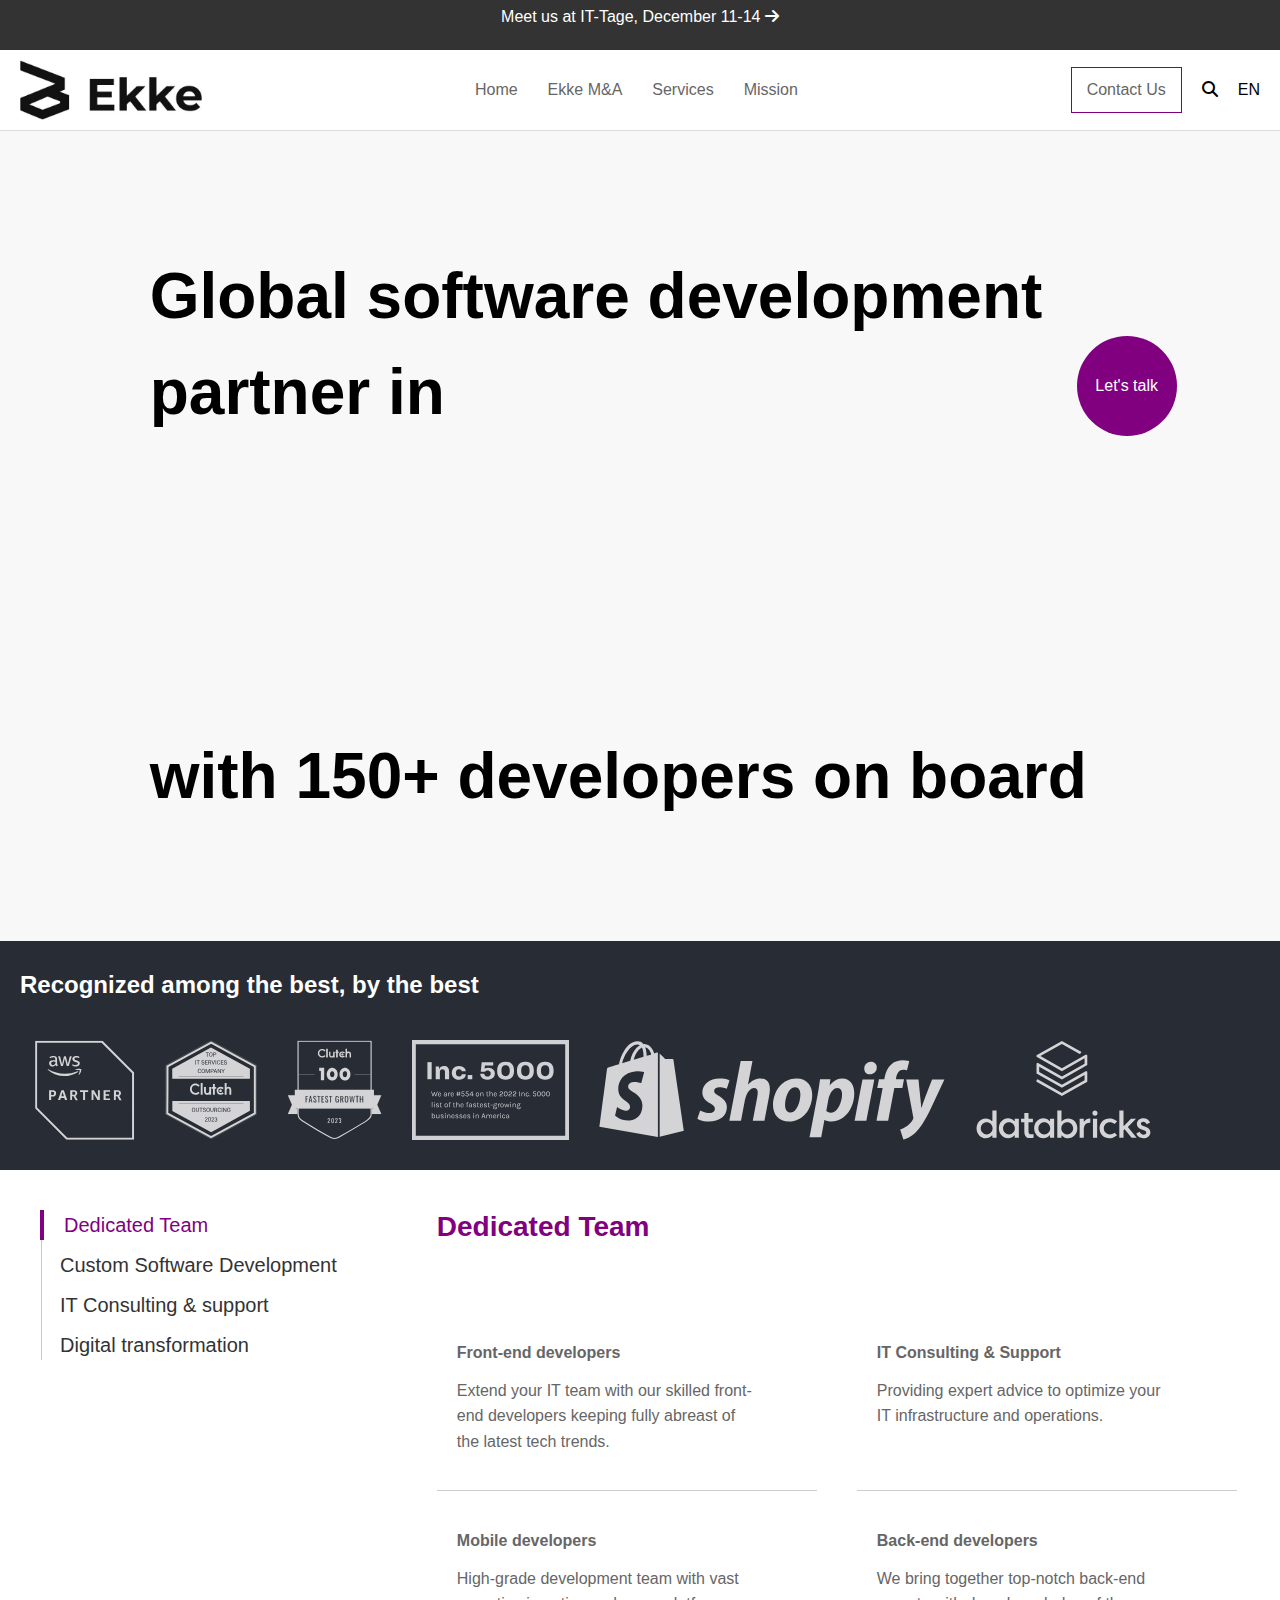
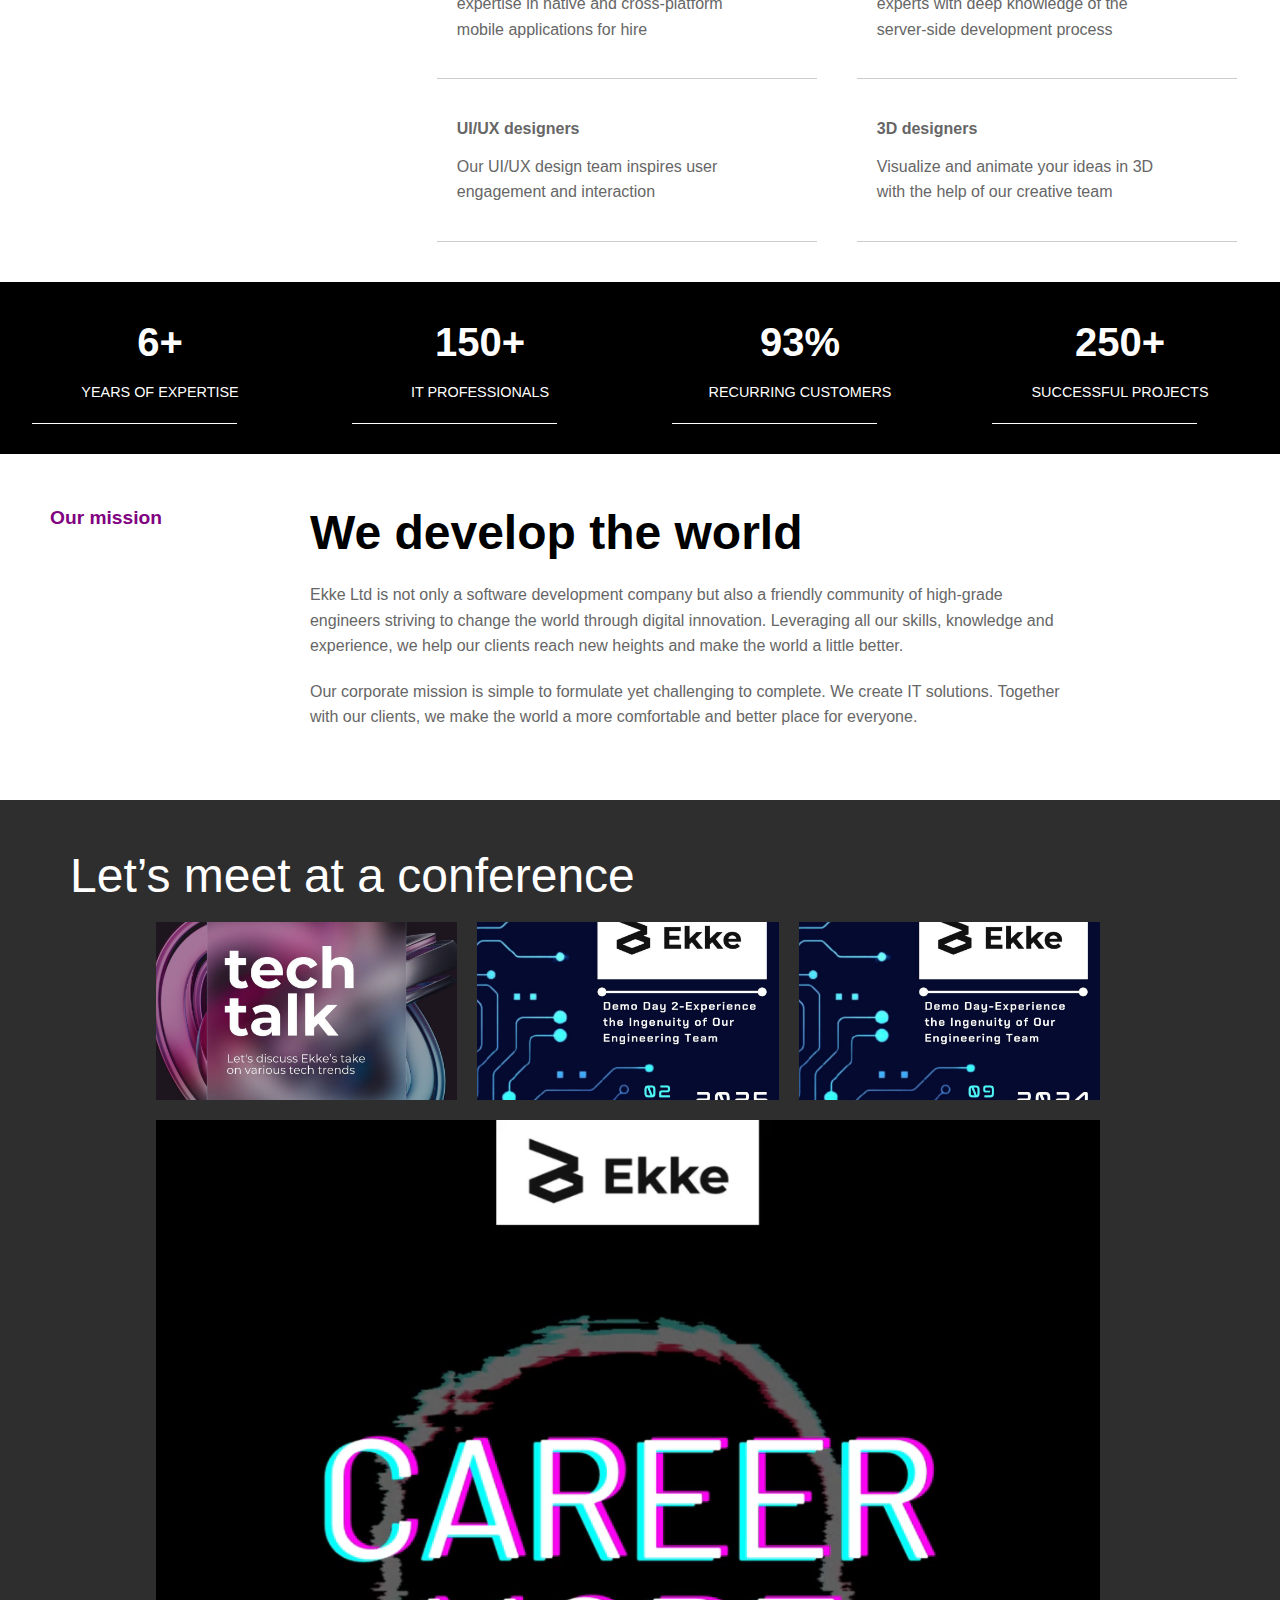
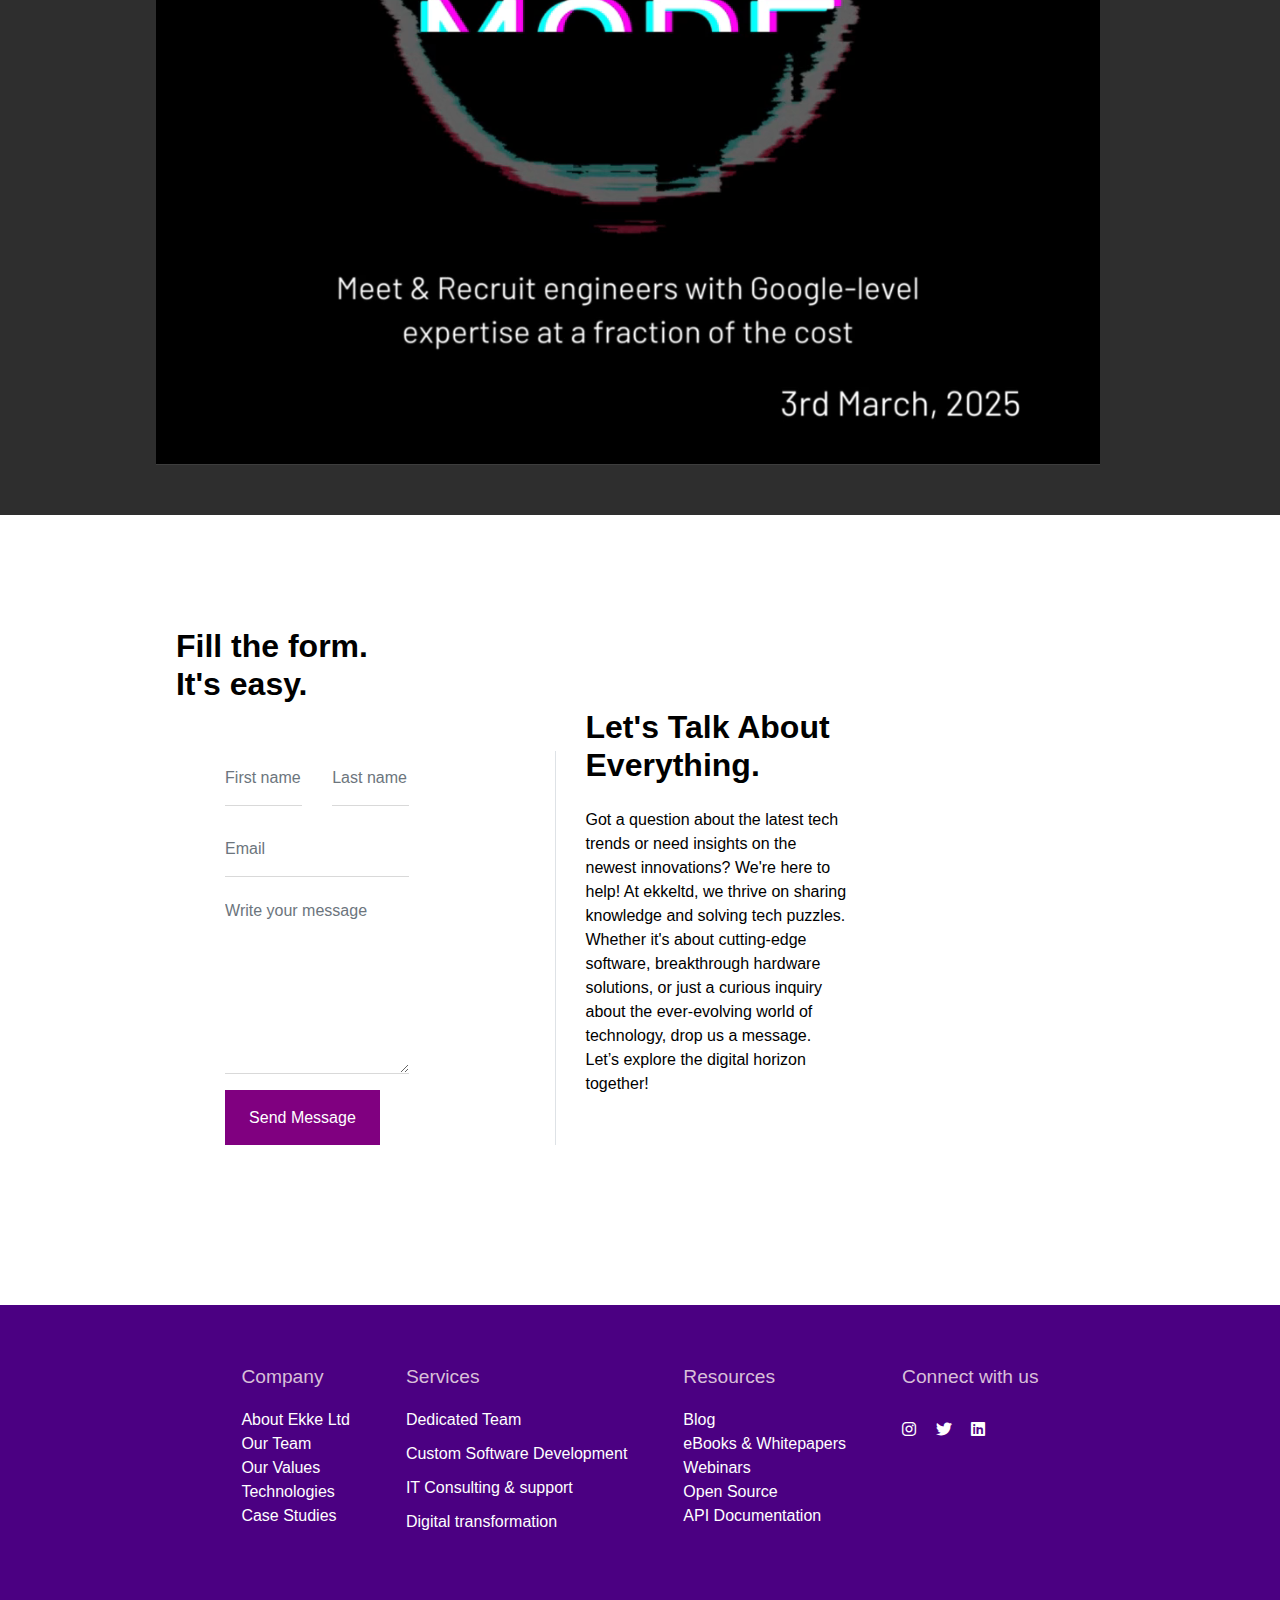
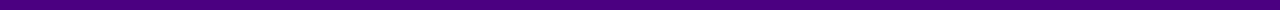
==== commit 9e01e13b: "conference images change" ====
--- a/index.html
+++ b/index.html
@@ -277,7 +277,27 @@
   <div class="event-main-container">
     <div class="conference-info-container">
       <div class="conference-title">Let’s meet at a conference</div>
-      <div class="conference-details">
+      <div class="row">
+        <div class="conference-details">
+          <img loading="lazy"
+            src="./images/conference/1.jpg"
+            class="conference-banner-image" />
+        </div>
+        <div class="conference-details">
+          <img loading="lazy"
+            src="./images/conference/2.jpg"
+            class="conference-banner-image" />
+        </div>
+        <div class="conference-details">
+          <img loading="lazy"
+            src="./images/conference/3.jpg"
+            class="conference-banner-image" />
+        </div>
+        <div class="conference-details">
+          <video src="./images/conference/4.mp4" loop muted autoplay></video>
+        </div>
+      </div>
+      <!-- <div class="conference-details">
         <img loading="lazy"
           srcset="https://cdn.builder.io/api/v1/image/assets/TEMP/64ad576cb449c4910feffba34e52cbc00acaf95a69d9d800dbc860828ab8de01?apiKey=55cae0ca0f984b7ab4859cca2d970ba8&width=100 100w, https://cdn.builder.io/api/v1/image/assets/TEMP/64ad576cb449c4910feffba34e52cbc00acaf95a69d9d800dbc860828ab8de01?apiKey=55cae0ca0f984b7ab4859cca2d970ba8&width=200 200w, https://cdn.builder.io/api/v1/image/assets/TEMP/64ad576cb449c4910feffba34e52cbc00acaf95a69d9d800dbc860828ab8de01?apiKey=55cae0ca0f984b7ab4859cca2d970ba8&width=400 400w, https://cdn.builder.io/api/v1/image/assets/TEMP/64ad576cb449c4910feffba34e52cbc00acaf95a69d9d800dbc860828ab8de01?apiKey=55cae0ca0f984b7ab4859cca2d970ba8&width=800 800w, https://cdn.builder.io/api/v1/image/assets/TEMP/64ad576cb449c4910feffba34e52cbc00acaf95a69d9d800dbc860828ab8de01?apiKey=55cae0ca0f984b7ab4859cca2d970ba8&width=1200 1200w, https://cdn.builder.io/api/v1/image/assets/TEMP/64ad576cb449c4910feffba34e52cbc00acaf95a69d9d800dbc860828ab8de01?apiKey=55cae0ca0f984b7ab4859cca2d970ba8&width=1600 1600w, https://cdn.builder.io/api/v1/image/assets/TEMP/64ad576cb449c4910feffba34e52cbc00acaf95a69d9d800dbc860828ab8de01?apiKey=55cae0ca0f984b7ab4859cca2d970ba8&width=2000 2000w, https://cdn.builder.io/api/v1/image/assets/TEMP/64ad576cb449c4910feffba34e52cbc00acaf95a69d9d800dbc860828ab8de01?apiKey=55cae0ca0f984b7ab4859cca2d970ba8&"
           class="conference-banner-image" />
@@ -307,7 +327,7 @@
           </div>
           <div class="meeting-cta">Book a meeting</div>
         </div>
-      </div>
+      </div> -->
     </div>
   </div>
 
@@ -321,7 +341,7 @@
 
 
       <div class="row justify-content-center">
-        <div class="col-md-11">
+        <div class="col-md-12">
 
           <div class="row align-items-center">
             <div class="col-lg-7 mb-5 mb-lg-0">
--- a/css/styles.css
+++ b/css/styles.css
@@ -854,14 +854,28 @@
       font-size: 28px; /* Even smaller font size for mobile */
     }
   }
+
+  .row {
+    display: flex;
+    flex-direction: row;
+    justify-content: space-between;
+    flex-wrap: wrap; /* Add wrap to ensure content fits on smaller screens */
+    margin: 0 auto; /* Center the row for better alignment */
+    max-width: 90%; /* Limit max width and center it */
+    padding: 0 20px; /* Add some padding for spacing */
+  }
   
   .conference-details {
     background-color: #3d3d3d;
     display: flex;
-    margin-top: 30px; /* Reduced margin */
-    width: 350px;
-    padding-bottom: 30px; /* Reduced padding */
-    flex-direction: column;
+    flex: 1 1 250px; /* Allow flex items to grow and shrink, with a base width of 250px */
+    margin: 10px; /* Add margin for spacing between items */
+    box-sizing: border-box; /* Include padding and border in the element's total width and height */
+  }
+
+  .conference-details video {
+    width: 100%;
+    height: auto; /* Adjust height automatically to maintain aspect ratio */
   }
   
   @media (max-width: 991px) {
